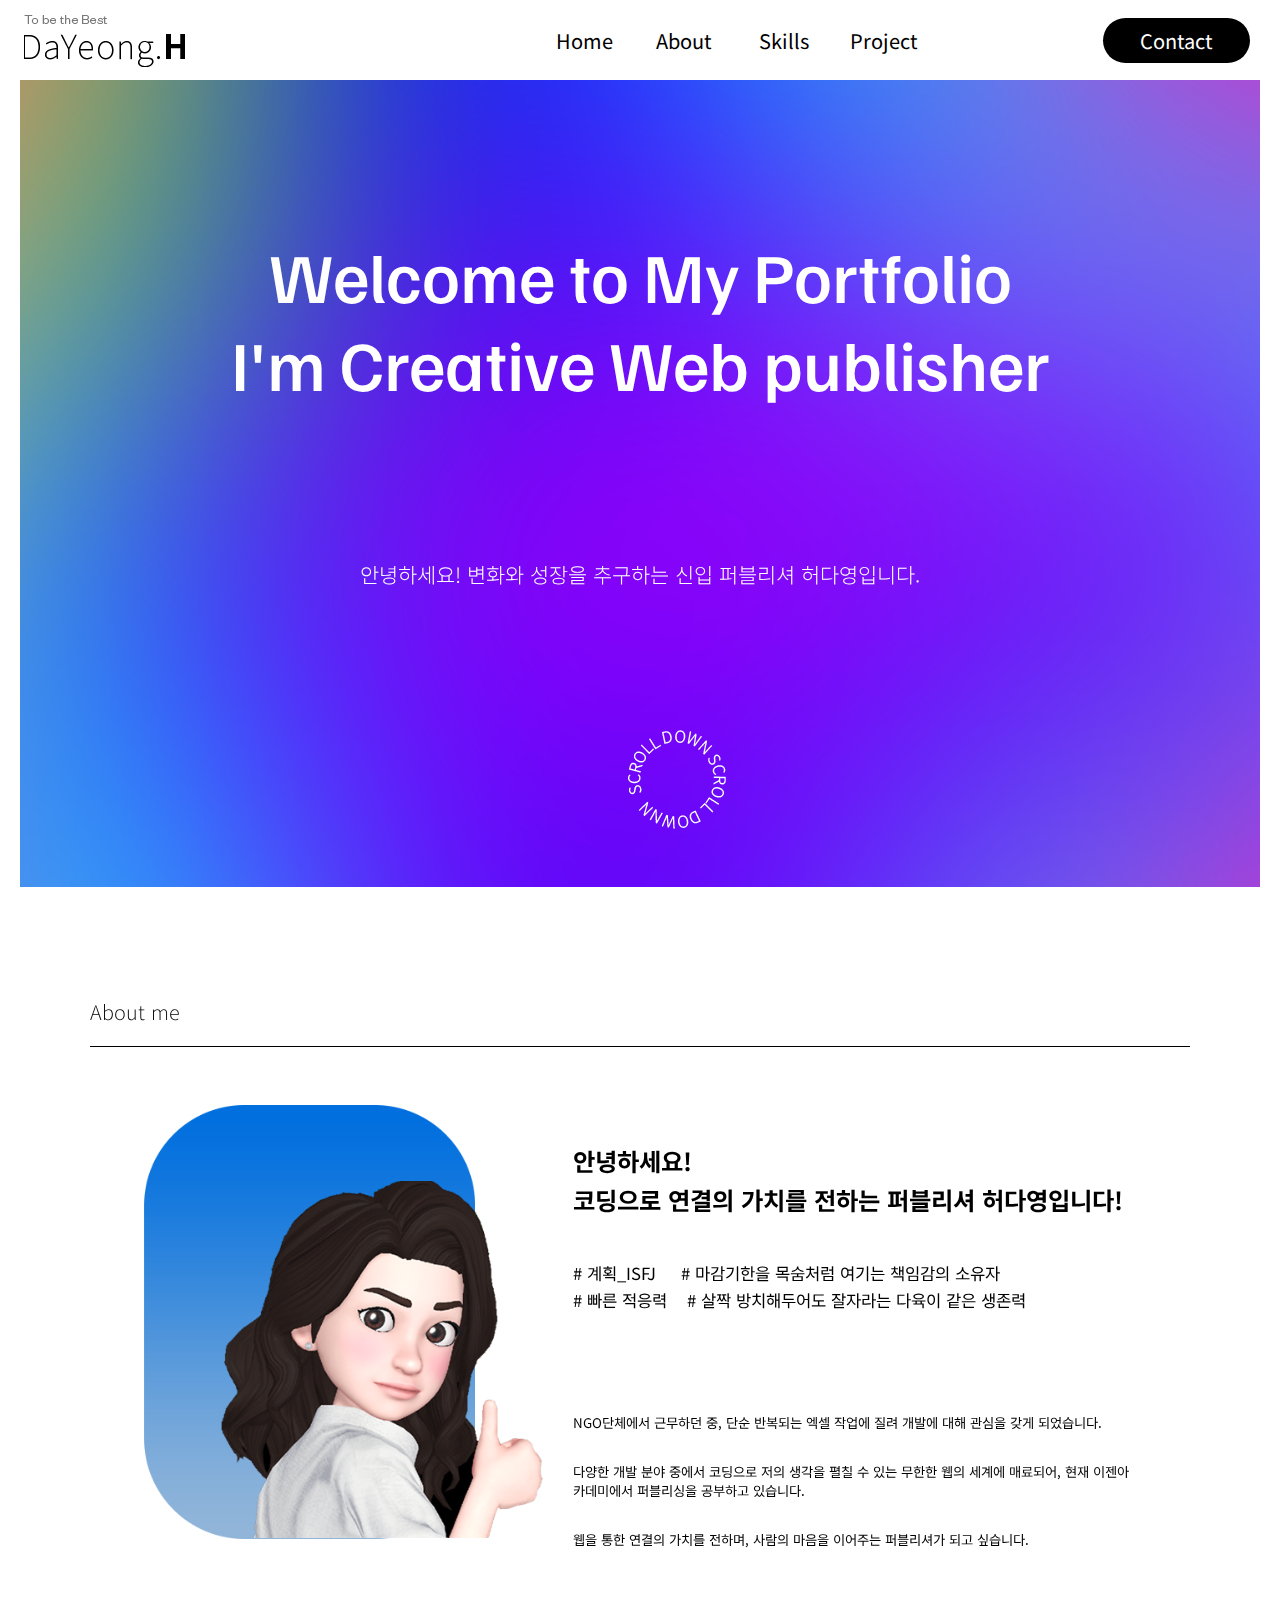
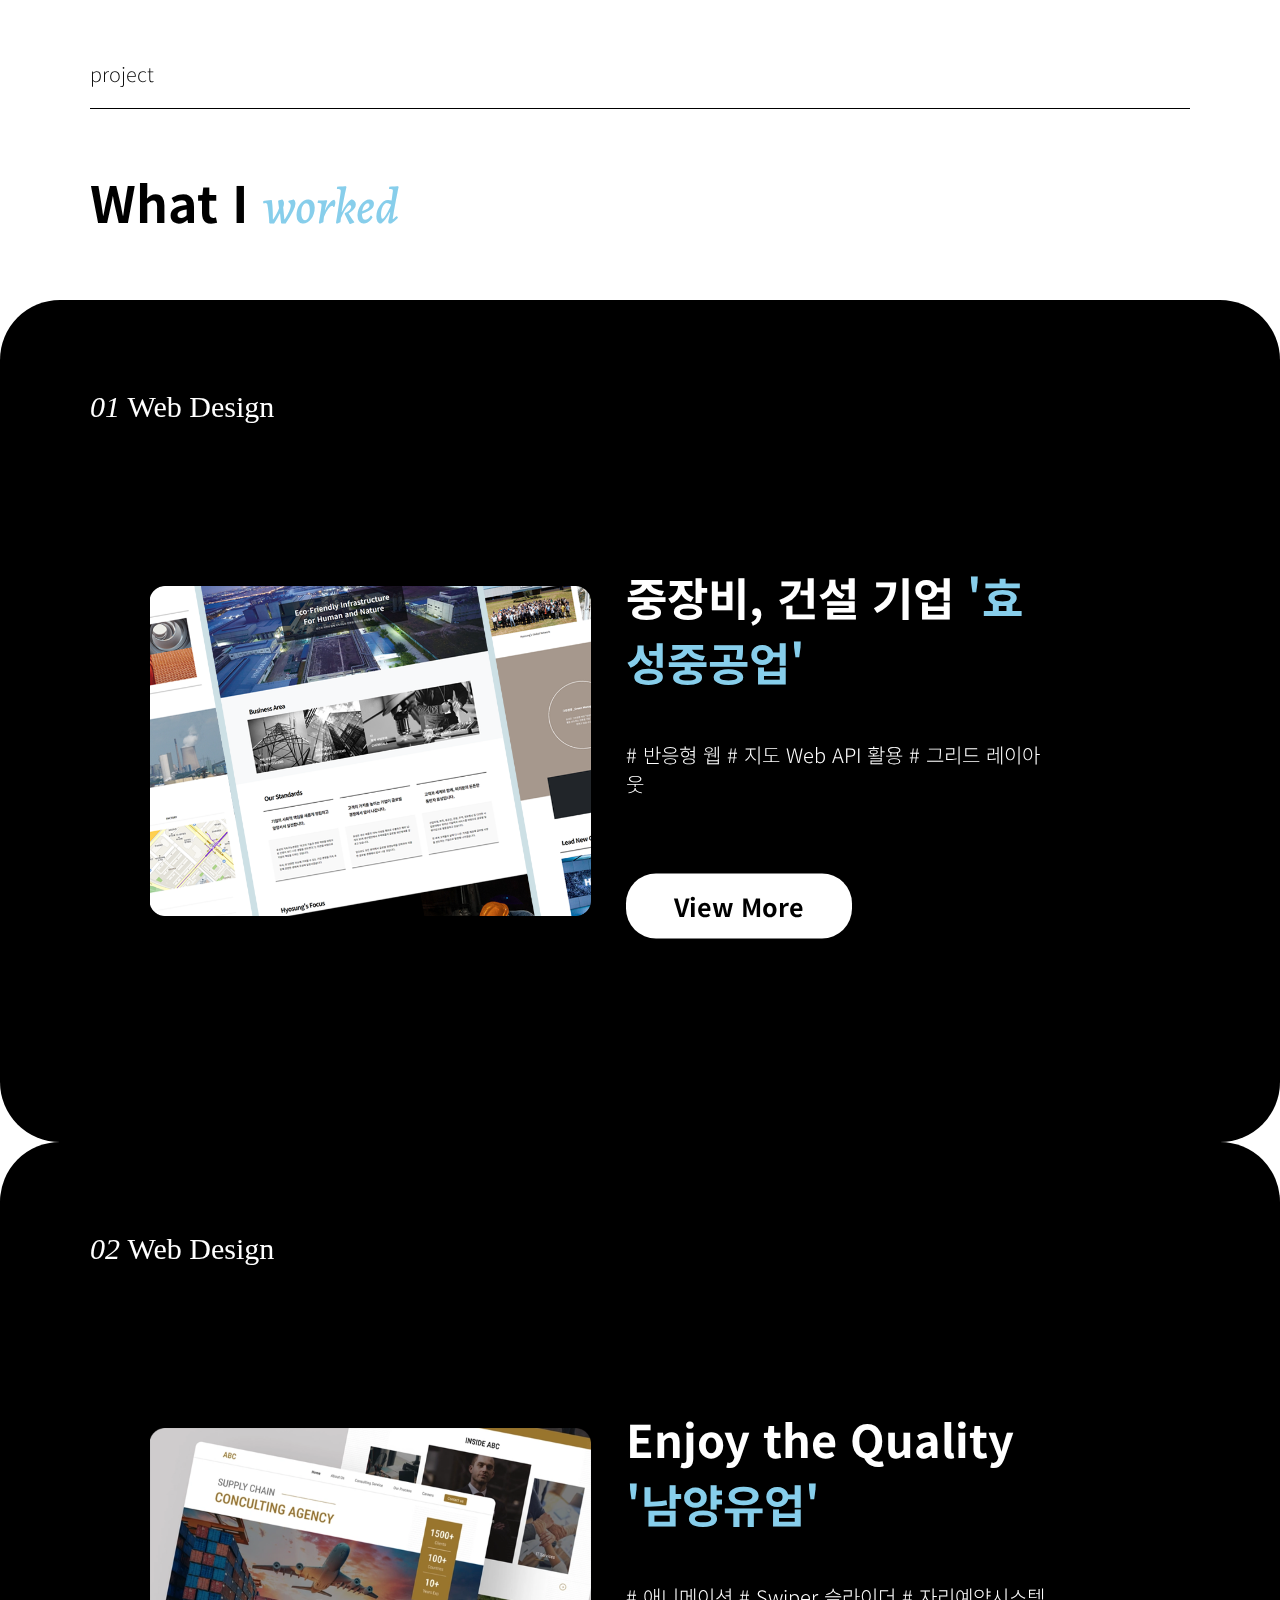
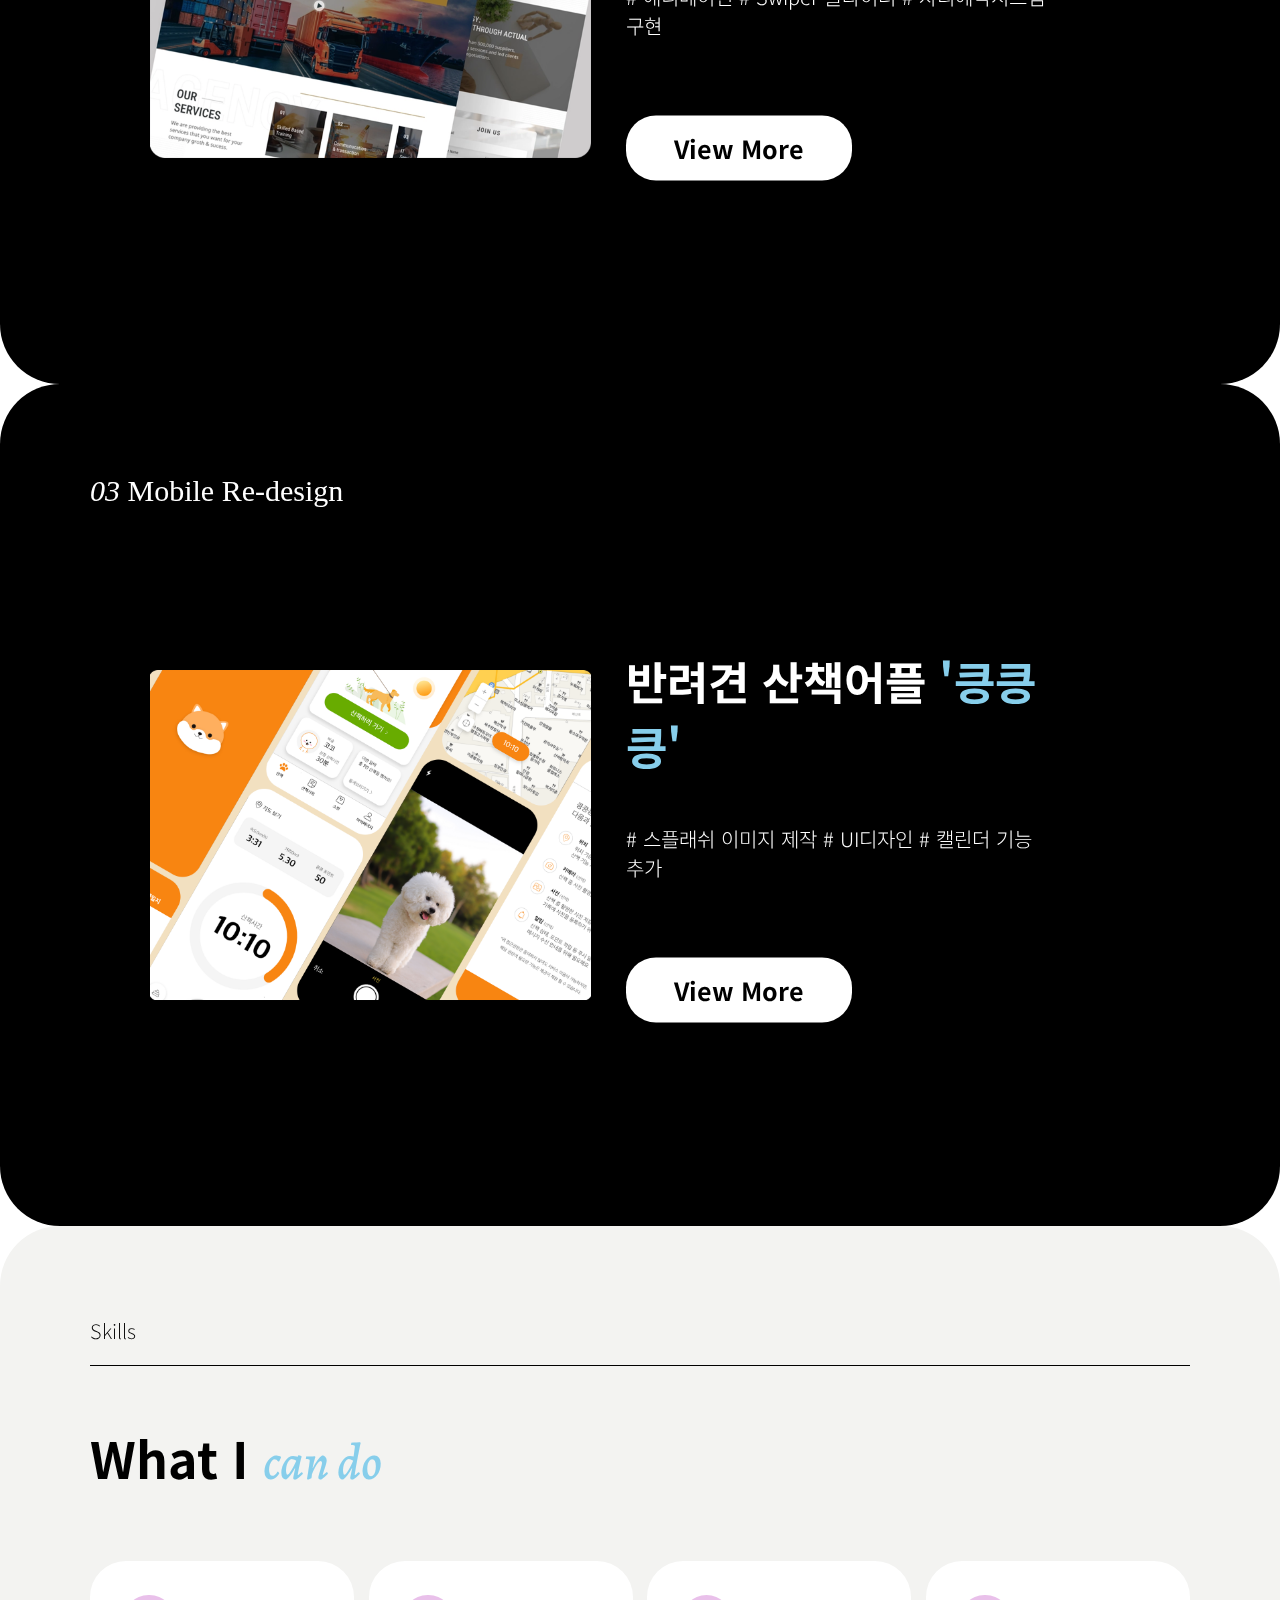
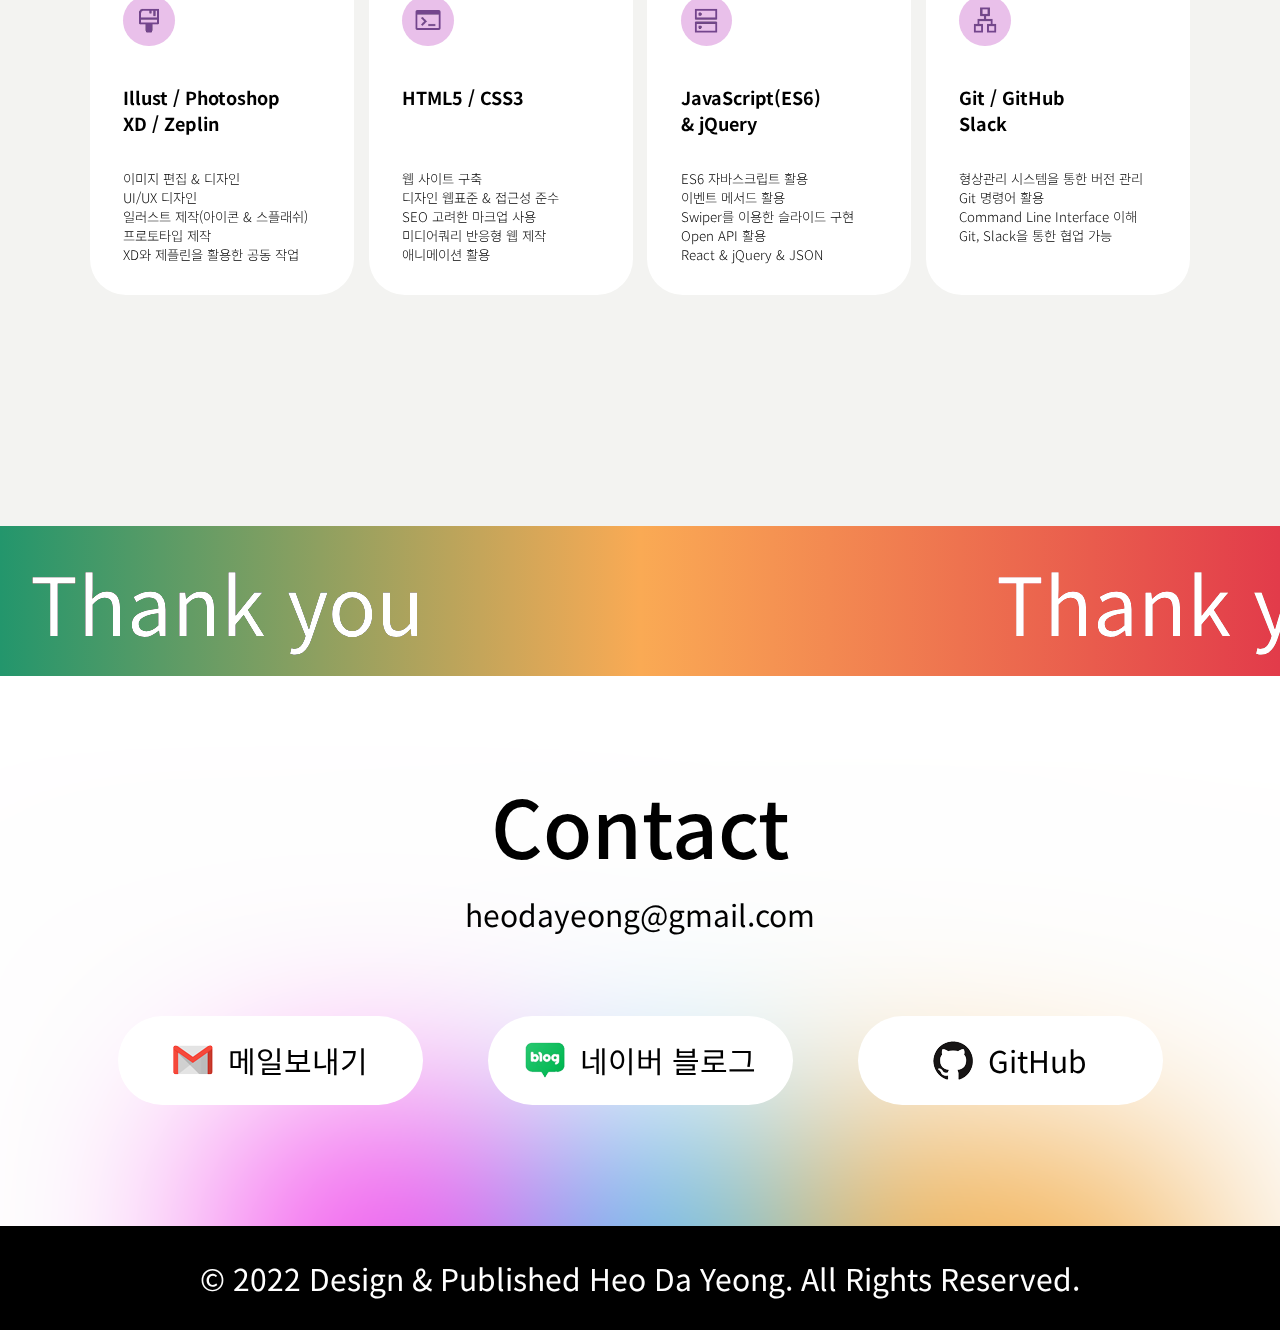
==== index.html @ 51ca7e9a "포트폴리오 경로 수정" ====
<!DOCTYPE html>
<html lang="ko">
  <head>
    <meta charset="UTF-8" />
    <meta http-equiv="X-UA-Compatible" content="IE=edge" />
    <meta
      name="viewport"
      content="width=device-width,initial-scale=1,minimum-scale=1,maximum-scale=1,user-scalable=no"
    />
    <title>다영's 포트폴리오</title>
    <!-- 미니 리셋 -->
    <link rel="stylesheet" href="common/minireset.css" />
    <!-- 작성한 CSS -->
    <link rel="stylesheet" href="portfolio.css" />
    <!-- 웹폰트 연결 -->
    <link rel="preconnect" href="https://fonts.googleapis.com" />
    <link rel="preconnect" href="https://fonts.gstatic.com" crossorigin />
    <link
      href="https://fonts.googleapis.com/css2?family=Alegreya:ital,wght@0,400;0,500;0,600;0,700;1,400;1,500;1,600;1,700&family=Familjen+Grotesk:ital,wght@0,400;0,500;0,600;0,700;1,400;1,500;1,600;1,700&family=Noto+Sans+KR:wght@100;300;400;500;700;900&display=swap"
      rel="stylesheet"
    />
    <!-- 제이쿼리 연결 -->
    <script src="common/jquery-3.6.0.min.js"></script>
    <script defer src="script.js"></script>
    <!-- 마우스 이벤트 -->
    <script defer src="./script.js"></script>

    <script src="https://cpwebassets.codepen.io/assets/editor/iframe/iframeConsoleRunner-7549a40147ccd0ba0a6b5373d87e770e49bb4689f1c2dc30cccc7463f207f997.js"></script>
    <script src="https://cpwebassets.codepen.io/assets/editor/iframe/iframeRefreshCSS-4793b73c6332f7f14a9b6bba5d5e62748e9d1bd0b5c52d7af6376f3d1c625d7e.js"></script>
    <script src="https://cpwebassets.codepen.io/assets/editor/iframe/iframeRuntimeErrors-4f205f2c14e769b448bcf477de2938c681660d5038bc464e3700256713ebe261.js"></script>
  </head>
  <body>
    <header>
      <h1><a href="/">로고</a></h1>
      <ul id="gnb">
        <li><a href="#">Home</a></li>
        <li><a href="#aboutMe">About</a></li>
        <li><a href="#skills">Skills</a></li>
        <li><a href="#project">Project</a></li>
        <li><a href="#contact">Contact</a></li>
      </ul>
    </header>
    <main>
      <div class="mainBox" id="main">
        <h2>
          Welcome to My Portfolio<span class="block">
            I'm <span id="move">Creative</span> Web publisher</span
          >
        </h2>
        <h3>안녕하세요! 변화와 성장을 추구하는 신입 퍼블리셔 허다영입니다.</h3>
        <div class="scrollDown"></div>
      </div>
    </main>
    <section id="aboutMe" class="aboutMe">
      <h2 class="sectionTitle">About me</h2>
      <div class="line"></div>
      <div class="aboutMeWrapper">
        <div class="emoji_wrap">
          <div class="emoji_background"></div>
          <div class="emoji"></div>
        </div>

        <div class="intro_wrap">
          <ul class="intro">
            <li>
              <h2>
                <span class="block">안녕하세요!</span> 코딩으로 연결의 가치를
                전하는 퍼블리셔 허다영입니다!
              </h2>
            </li>
            <li>
              # 계획_ISFJ &nbsp;&nbsp;&nbsp; # 마감기한을 목숨처럼 여기는
              책임감의 소유자
            </li>
            <li></li>
            <li>
              # 빠른 적응력 &nbsp;&nbsp;&nbsp;# 살짝 방치해두어도 잘자라는
              다육이 같은 생존력
            </li>
            <li></li>
          </ul>
          <div class="txt_wrap">
            <p>
              NGO단체에서 근무하던 중, 단순 반복되는 엑셀 작업에 질려 개발에
              대해 관심을 갖게 되었습니다.
            </p>

            <p>
              다양한 개발 분야 중에서 코딩으로 저의 생각을 펼칠 수 있는 무한한
              웹의 세계에 매료되어, 현재 이젠아카데미에서 퍼블리싱을 공부하고
              있습니다.
            </p>

            <p>
              웹을 통한 연결의 가치를 전하며, 사람의 마음을 이어주는 퍼블리셔가
              되고 싶습니다.
            </p>
          </div>
        </div>
      </div>
    </section>

    <section class="project" id="project">
      <div class="lineBox">
        <h2 class="sectionTitle">project</h2>
        <div class="line"></div>
        <div class="decoration_title">
          What I <span class="decoration_title_color">worked</span>
        </div>
      </div>
      <ul class="projectBox">
        <li>
          <p>01 <span class="projectTxt">Web Design</span></p>
          <div class="projectWrap">
            <div class="projectbg projectbg1"></div>
            <ul class="projectExplain projectExplain1">
              <li>
                중장비, 건설 기업
                <span class="decoration">'효성중공업'</span>
              </li>
              <li class="smallTxt">
                # 반응형 웹 # 지도 Web API 활용 # 그리드 레이아웃
              </li>
              <li><div class="viewMoreBtn">View More</div></li>
            </ul>
          </div>
        </li>
        <li>
          <p>02 <span class="projectTxt">Web Design</span></p>
          <div class="projectWrap">
            <div class="projectbg projectbg2"></div>
            <ul class="projectExplain projectExplain2">
              <li>
                Enjoy the Quality <span class="decoration">'남양유업'</span>
              </li>
              <li class="smallTxt">
                # 애니메이션 # Swiper 슬라이더 # 자리예약시스템 구현
              </li>
              <li><div class="viewMoreBtn">View More</div></li>
            </ul>
          </div>
        </li>
        <li>
          <p>03 <span class="projectTxt">Mobile Re-design</span></p>
          <div class="projectWrap">
            <div class="projectbg projectbg3"></div>
            <ul class="projectExplain projectExplain2">
              <li>반려견 산책어플 <span class="decoration">'킁킁킁'</span></li>
              <li class="smallTxt">
                # 스플래쉬 이미지 제작 # UI디자인 # 캘린더 기능 추가
              </li>
              <li><div class="viewMoreBtn">View More</div></li>
            </ul>
          </div>
        </li>
      </ul>
    </section>
    <section id="skill">
      <h2 class="sectionTitle" id="skills">Skills</h2>
      <div class="line"></div>
      <div class="decoration_title">
        What I <span class="decoration_title_color">can do</span>
      </div>
      <ul class="skillList">
        <li>
          <div class="imgbox">
            <img src="./images/skill_img1.png" alt="브러쉬" />
          </div>
          <h2>Illust / Photoshop <span class="block"> XD / Zeplin</span></h2>
          <ul class="skillList_text">
            <li>이미지 편집 & 디자인</li>
            <li>UI/UX 디자인</li>
            <li>일러스트 제작(아이콘 & 스플래쉬)</li>
            <li>프로토타입 제작</li>
            <li>XD와 제플린을 활용한 공동 작업</li>
          </ul>
        </li>
        <li>
          <div class="imgbox">
            <img src="./images/skill_img2.png" alt="코딩" />
          </div>
          <h2>
            HTML5 / CSS3<span class="block" style="color: transparent"
              >반응형 웹</span
            >
          </h2>
          <ul class="skillList_text">
            <li>웹 사이트 구축</li>
            <li>디자인 웹표준 & 접근성 준수</li>
            <li>SEO 고려한 마크업 사용</li>
            <li>미디어쿼리 반응형 웹 제작</li>
            <li>애니메이션 활용</li>
          </ul>
        </li>
        <li>
          <div class="imgbox">
            <img src="./images/skill_img3.png" alt="서버" />
          </div>
          <h2>JavaScript(ES6) <span class="block">& jQuery</span></h2>
          <ul class="skillList_text">
            <li>ES6 자바스크립트 활용</li>
            <li>이벤트 메서드 활용</li>
            <li>Swiper를 이용한 슬라이드 구현</li>
            <li>Open API 활용</li>
            <li>React & jQuery & JSON</li>
          </ul>
        </li>
        <li>
          <div class="imgbox">
            <img src="./images/skill_img4.png" alt="네트워크" />
          </div>
          <h2>Git / GitHub <span class="block">Slack</span></h2>
          <ul class="skillList_text">
            <li>형상관리 시스템을 통한 버전 관리</li>
            <li>Git 명령어 활용</li>
            <li>Command Line Interface 이해</li>
            <li>Git, Slack을 통한 협업 가능</li>
          </ul>
        </li>
      </ul>
    </section>
    <div class="marquee">
      <div>
        <span>Thank you</span>
        <span class="decoTxt">for watching</span>
        <span>Thank you</span>
        <span class="decoTxt">for watching</span>
        <span>Thank you</span>
        <span class="decoTxt">for watching</span>
        <span>Thank you</span>
        <span class="decoTxt">for watching</span>
      </div>
    </div>
    <section id="contact">
      <h2>Contact</h2>
      <h3>heodayeong@gmail.com</h3>
      <ul class="contactBtn">
        <li>
          <a href="mailto:heodayeong@gmail.com"
            ><img src="./images/gmail.png" alt="지메일" /> 메일보내기</a
          >
        </li>
        <li>
          <a href="https://blog.naver.com/1953485789" target="_blank"
            ><img src="./images/blog.png" alt="네이버블로그" /> 네이버 블로그</a
          >
        </li>
        <li>
          <a href="https://github.com/zeroall-h/portfolio" target="_blank"
            ><img src="./images/git.png" alt="깃허브" /> GitHub</a
          >
        </li>
      </ul>
    </section>
    <footer>
      &copy; 2022 Design & Published Heo Da Yeong. All Rights Reserved.
    </footer>
    <!-- 마우스 이벤트 -->
    <script src="https://cpwebassets.codepen.io/assets/common/stopExecutionOnTimeout-1b93190375e9ccc259df3a57c1abc0e64599724ae30d7ea4c6877eb615f89387.js"></script>
    <script
      src="https://cdpn.io/cpe/boomboom/pen.js?key=pen.js-67703907-4889-29cf-fece-507bda9faf3f"
      crossorigin
    ></script>
    <script></script>
  </body>
</html>
---- common/minireset.css ----
/*! minireset.css v0.0.6 | MIT License | github.com/jgthms/minireset.css */html,body,p,ol,ul,li,dl,dt,dd,blockquote,figure,fieldset,legend,textarea,pre,iframe,hr,h1,h2,h3,h4,h5,h6{margin:0;padding:0}h1,h2,h3,h4,h5,h6{font-size:100%;font-weight:normal}ul{list-style:none;/*edit*/padding: 0;/*edit*/}button,input,select{margin:0;/*edit*/outline: 0;/*edit*/}html{box-sizing:border-box}*,*::before,*::after{box-sizing:inherit}img,video{height:auto;max-width:100%;/*edit*/vertical-align: top;/*edit*/}iframe{border:0}table{border-collapse:collapse;border-spacing:0}td,th{padding:0}/*edit*/a{text-decoration: none;}
---- portfolio.css ----
@charset "utf-8";
html {
  scroll-behavior: smooth;
}
body {
  font-family: "Noto Sans KR", "나눔고딕", "맑은 고딕", sans-serif;
  overflow-x: hidden;
  overflow-y: auto;
}
/* 공통 스타일 */
.sectionTitle {
  font-size: 20px;
  font-weight: 200;
}
.line {
  width: 100%;
  height: 0.5px;
  background-color: #000;
  margin-top: 20px;
  margin-bottom: 56px;
}
.decoration_title {
  font-weight: 700;
  font-size: 50px;
}
.decoration_title_color {
  font-family: "Alegreya", serif;
  font-size: 50px;
  font-style: italic;
  color: skyblue;
  font-weight: 500;
}
.block {
  display: block;
}
/* header */
header {
  width: 100%;
  min-width: 980px;
  height: 80px;
  background-color: #fff;
  display: flex;
  justify-content: space-between;
  align-items: center;
  position: fixed;
  top: 0;
  overflow: hidden;
  z-index: 9999;
}
header h1 {
  text-indent: -9999px;
}
header h1 a {
  display: block;
  width: 164px;
  height: 53px;
  background: url(./images/header_logo.png);
  margin-left: 24px;
}
header #gnb {
  display: flex;
  font-size: 20px;
  text-align: center;
  margin-right: 30px;
  margin: 0 auto;
  line-height: 45px;
}
header #gnb a {
  display: block;
  color: #000;
  width: 100px;
  transition: 0.5s;
}
header #gnb a:hover {
  color: blue;
  transform: translateX(-10px);
}
header #gnb li:last-child a {
  position: absolute;
  right: 30px;
  width: 147px;
  height: 45px;
  border-radius: 22.5px;
  background-color: #000;
  color: #fff;
  transition: 0.5s;
}
header #gnb li:last-child:hover a {
  transform: scale(1.1);
}
/* main */
.mainBox {
  width: 96.8%;
  height: calc(100vh - 80px);
  background: url(./images/main_background.png) no-repeat 50% / cover;
  margin: 5.208333333333333vw auto 110px;
  color: #fff;
  text-align: center;
  position: relative;
  overflow: hidden;
}
.mainBox h2 {
  width: 90%;
  font-family: "Familjen Grotesk", sans-serif;
  font-weight: 500;
  font-size: 5.510416666666667vw;
  position: absolute;
  top: 20%;
  left: 50%;
  transform: translateX(-50%);
  z-index: 999;
}
.mainBox h3 {
  font-size: 1.6276041666666667vw;
  font-weight: 300;
  position: absolute;
  top: 60%;
  left: 50%;
  transform: translateX(-50%);
  z-index: 999;
}
.mainBox .scrollDown {
  position: absolute;
  bottom: 7%;
  left: 49%;
  width: 98px;
  height: 99px;
  background: url(./images/scrolldown.png);
  animation: rotate_image 6s linear infinite;
  transform-origin: 50% 50%;
}
@keyframes rotate_image {
  100% {
    transform: rotate(-360deg);
  }
}

/* aboutme */
.aboutMe {
  padding: 0px 90px 80px;
}
.aboutMe .sectionTitle {
  padding: 0;
}
.aboutMeWrapper {
  display: flex;
  justify-content: space-evenly;
  width: 100%;
  margin: 0 auto;
}

.emoji_wrap {
  width: 34.114583333333336vw;
  height: 34.244791666666664vw;
  position: relative;
  margin-left: 4vw;
}
.emoji_background {
  position: absolute;
  top: 0;
  left: 0;
  width: 26.3671875vw;
  height: 34.375vw;
  background: url(./images/emoji_background.png) no-repeat 50% / cover;
}
.emoji {
  position: absolute;
  bottom: 2px;
  right: 30px;
  width: 25.130208333333332vw;
  height: 27.9296875vw;
  background: url(./images/emoji.png) no-repeat 50% / cover;
}

.aboutMe li h2 {
  font-size: 1.9vw;
  font-weight: 700;
  margin-bottom: 40px;
  margin-top: 40px;
}
.intro_wrap {
  width: 52%;
  margin-right: 4vw;
}
.intro {
  font-size: 1.3020833333333333vw;
  margin-bottom: 100px;
  line-height: 1.6;
}
.intro h2 > li {
  background-color: aquamarine;
}
.txt_wrap p {
  font-size: 1.0416666666666667vw;
  margin-bottom: 30px;
}
/* project */
.lineBox {
  padding-left: 90px;
  padding-right: 90px;
}
.projectBox {
  margin-top: 60px;
}
.projectBox > li {
  width: 100%;
  height: 842px;
  background-color: #000;
  border-radius: 60px;
  color: #fff;
  padding: 90px;
}
.project .line1 {
  width: 80%;
  height: 0.5px;
  background-color: #000;
  margin: 20px auto 56px;
}
.projectBox p {
  font-size: 30px;
  font-family: Montserrat;
  font-style: italic;
  padding-bottom: 60px;
}
.projectBox .projectTxt {
  font-style: normal;
}
.projectWrap {
  width: 70%;
  height: 534px;
  margin: 0 auto;
  min-width: 1000px;
  position: relative;
}
.projectbg {
  position: absolute;
  top: 50%;
  transform: translateY(-50%);
  left: 10px;
  width: 34.479vw;
  height: 25.781vw;
}
.projectbg1 {
  background: url(./images/project_img1.png) no-repeat 50% / cover;
}
.projectbg2 {
  background: url(./images/project_img2.png) no-repeat 50% / cover;
}
.projectbg3 {
  background: url(./images/project_img3.png) no-repeat 50% / cover;
}
.projectExplain {
  position: absolute;
  display: grid;
  width: 33vw;
  top: 50%;
  transform: translateY(-50%);
  left: 38vw;
}
span.decoration {
  color: skyblue;
}
.projectExplain li {
  font-size: 45px;
  font-weight: 700;
}
.projectExplain li.smallTxt {
  font-size: 20px;
  font-weight: 300;
  padding: 46px 0 76px;
}
.projectExplain .viewMoreBtn {
  width: 226px;
  height: 65px;
  border-radius: 30px;
  background-color: #fff;
  display: grid;
  place-content: center;
  color: #000;
  font-size: 25px;
}
.projectExplain .viewMoreBtn:hover {
  color: #fff;
  background-color: burlywood;
  cursor: pointer;
}
/* skill */
#skill {
  width: 100%;
  height: 900px;
  background-color: #f3f3f1;
  border-top-left-radius: 60px;
  border-top-right-radius: 60px;
  padding: 90px;
}
.skillList {
  width: 100%;
  display: flex;
  justify-content: space-between;
  margin: 65px auto 0px;
}
.skillList li {
  width: 24%;
  height: 26.042vw;
  border-radius: 36px;
  background-color: #fff;
  padding: 2.6041666666666665vw;
}
.skillList li img {
  width: 30px;
}
.skillList .imgbox {
  width: 4.036458333333333vw;
  height: 4.036458333333333vw;
  border-radius: 50%;
  background-color: #e9c0ea;
  display: grid;
  place-content: center;
}
.skillList li h2 {
  padding-top: 2.9296875vw;
  font-size: 1.4vw;
  font-weight: 700;
  padding-bottom: 2.6041666666666665vw;
}
.skillList li {
  font-size: 1.0416666666666667vw;
  font-weight: 300;
}
.skillList .skillList_text li {
  width: 100%;
  padding: 0;
  height: auto;
}

/* Thank you for watching */
.marquee {
  width: 100%;
  height: 150px;
  background-color: #000;
  color: #fff;
  font-size: 80px;
  overflow: hidden;
  position: relative;
}
.marquee div {
  display: block;
  line-height: 150px;
  width: 200%;
  height: 150px;
  position: absolute;
  overflow: hidden;
  animation: marquee 15s linear infinite forwards;
}
.marquee span {
  padding: 20px 30px;
}
.marquee span.decoTxt {
  font-family: Cambria, Cochin, Georgia, Times, "Times New Roman", serif;
  font-style: italic;
}

@keyframes marquee {
  0% {
    left: 0%;
  }
  100% {
    left: -80%;
  }
}
/* 컨택 */
#contact {
  width: 100%;
  height: 550px;
  background: url(./images/footerBackground.png) no-repeat 50% / cover;
  text-align: center;
}
#contact h2 {
  padding: 90px 0 10px 0;
  font-size: 80px;
  font-weight: 500;
}
#contact h3 {
  font-size: 30px;
  font-weight: 400;
  padding-bottom: 80px;
}
.contactBtn {
  width: 1045px;
  display: flex;
  margin: 0 auto;
  justify-content: space-between;
}

.contactBtn li img {
  display: block;
  padding-right: 15px;
  transition: 0.5s;
}
.contactBtn li a {
  width: 305px;
  height: 89px;
  border-radius: 44.5px;

  color: #000;
  font-size: 30px;
  background-color: #fff;
  display: flex;
  justify-content: center;
  align-items: center;
}
.contactBtn li a:hover {
  text-decoration: underline;
}
.contactBtn li a:hover > img {
  transform: rotate(10deg);
}

/* 푸터 */
footer {
  width: 100%;

  background-color: #000;

  font-size: 1.875rem;
  color: #fff;

  display: grid;
  place-items: center;
  padding: 30px 20px;
}

/* 마우스 이벤트 */

.decoTxt {
  color: #fff;
  background: #000;
  mix-blend-mode: lighten;
  font-size: 80px;
  margin: auto;
  height: 100px;
  animation: filterHue2 8s linear infinite;
}
.decoTxt::before {
  content: "";
  display: block;
  position: absolute;
  top: 0;
  right: 0;
  bottom: 0;
  left: 0;
  background: #e23b4a;
  background: url("[data-uri]");
  background: -webkit-gradient(
    linear,
    0% 50%,
    100% 50%,
    color-stop(0%, #23966c),
    color-stop(25%, #faaa54),
    color-stop(50%, #e23b4a),
    color-stop(75%, #db0768),
    color-stop(100%, #360670)
  );
  background: -moz-linear-gradient(
    left,
    #23966c,
    #faaa54,
    #e23b4a,
    #db0768,
    #360670
  );
  background: -webkit-linear-gradient(
    left,
    #23966c,
    #faaa54,
    #e23b4a,
    #db0768,
    #360670
  );
  background: linear-gradient(
    to right,
    #23966c,
    #faaa54,
    #e23b4a,
    #db0768,
    #360670
  );
  pointer-events: none;
  mix-blend-mode: multiply;
}

.loader-container {
  width: 100px;
  height: 100px;
  position: absolute;
  -moz-animation: scaleUp 0.5s linear;
  -webkit-animation: scaleUp 0.5s linear;
  animation: scaleUp 0.5s linear;
  -moz-transform: scale(0);
  -ms-transform: scale(0);
  -webkit-transform: scale(0);
  transform: scale(0);
  opacity: 0;
}
.loader-container .loader {
  background: #ff0c0c;
  background: url("[data-uri]");
  background: -moz-linear-gradient(40deg, #ff0c0c, #21d400);
  background: -webkit-linear-gradient(40deg, #ff0c0c, #21d400);
  background: linear-gradient(50deg, #ff0c0c, #21d400);
  border-radius: 10px;
  -webkit-filter: hue-rotate(0deg);
  filter: hue-rotate(0deg);
  animation: filterHue 2.5s linear infinite;
  height: 100%;
  width: 100%;
  transform: rotate(0deg);
}
.loader-container .loader::after {
  content: "";
  position: absolute;
  height: 80px;
  width: 80px;
  left: 10px;
  top: 10px;
  border-radius: 100%;
}

@-webkit-keyframes $animationName {
  50% {
    -webkit-filter: hue-rotate(1000deg);
    filter: hue-rotate(1000deg);
  }
  100% {
    -webkit-filter: hue-rotate(2000deg);
    filter: hue-rotate(2000deg);
  }
}
@-moz-keyframes filterHue2 {
  50% {
    -webkit-filter: hue-rotate(1000deg);
    filter: hue-rotate(1000deg);
  }
  100% {
    -webkit-filter: hue-rotate(2000deg);
    filter: hue-rotate(2000deg);
  }
}
@-ms-keyframes filterHue2 {
  50% {
    -webkit-filter: hue-rotate(1000deg);
    filter: hue-rotate(1000deg);
  }
  100% {
    -webkit-filter: hue-rotate(2000deg);
    filter: hue-rotate(2000deg);
  }
}
@keyframes filterHue2 {
  50% {
    -webkit-filter: hue-rotate(1000deg);
    filter: hue-rotate(1000deg);
  }
  100% {
    -webkit-filter: hue-rotate(2000deg);
    filter: hue-rotate(2000deg);
  }
}
@-webkit-keyframes $animationName {
  50% {
    filter: hue-rotate(1000deg);
  }
  100% {
    filter: hue-rotate(2000deg);
    transform: rotate(360deg);
  }
}
@-moz-keyframes filterHue {
  50% {
    filter: hue-rotate(1000deg);
  }
  100% {
    filter: hue-rotate(2000deg);
    transform: rotate(360deg);
  }
}
@-ms-keyframes filterHue {
  50% {
    filter: hue-rotate(1000deg);
  }
  100% {
    filter: hue-rotate(2000deg);

    transform: rotate(360deg);
  }
}
@keyframes filterHue {
  50% {
    filter: hue-rotate(1000deg);
  }
  100% {
    filter: hue-rotate(2000deg);
    transform: rotate(360deg);
  }
}

@keyframes scaleUp {
  50% {
    -moz-transform: scale(0.5);
    -ms-transform: scale(0.5);
    -webkit-transform: scale(0.5);
    transform: scale(0.5);
    opacity: 1;
  }
  100% {
    -moz-transform: scale(0.25);
    -ms-transform: scale(0.25);
    -webkit-transform: scale(0.25);
    transform: scale(0.25);
  }
}
@supports (-ms-ime-align: auto) {
  .decoTxt {
    color: #21d400;
    background: transparent;
    mix-blend-mode: lighten;
    font-size: 30px;
    text-align: center;
    position: absolute;
    left: 0;
    right: 0;
    top: 0;
    bottom: 0;
    margin: auto;
    height: 100px;
    -moz-animation: filterHue2 2s linear infinite;
    -webkit-animation: filterHue2 2s linear infinite;
    animation: filterHue2 2s linear infinite;
  }

  .decoTxt::before {
    content: "";
    display: block;
    position: absolute;
    top: 0;
    right: 0;
    bottom: 0;
    left: 0;
    background: transparent;
  }
}
@media all and (-ms-high-contrast: none), (-ms-high-contrast: active) {
  .decoTxt {
    color: #ff447c;
    background: transparent;
    mix-blend-mode: lighten;
    font-size: 30px;
    text-align: center;
    position: absolute;
    left: 0;
    right: 0;
    top: 0;
    bottom: 0;
    margin: auto;
    height: 100px;
    -moz-animation: filterHue2 2s linear infinite;
    -webkit-animation: filterHue2 2s linear infinite;
    animation: filterHue2 2s linear infinite;
  }

  .decoTxt::before {
    content: "";
    display: block;
    position: absolute;
    top: 100px;
    right: 0;
    bottom: 0;
    left: 0;
    background: transparent;
  }

  .loader {
    background: url("[data-uri]") !important;
    background: -moz-linear-gradient(40deg, #f00050, #2380ff) !important;
    background: -webkit-linear-gradient(40deg, #f00050, #2380ff) !important;
    background: linear-gradient(50deg, #f00050, #2380ff) !important;
  }
}
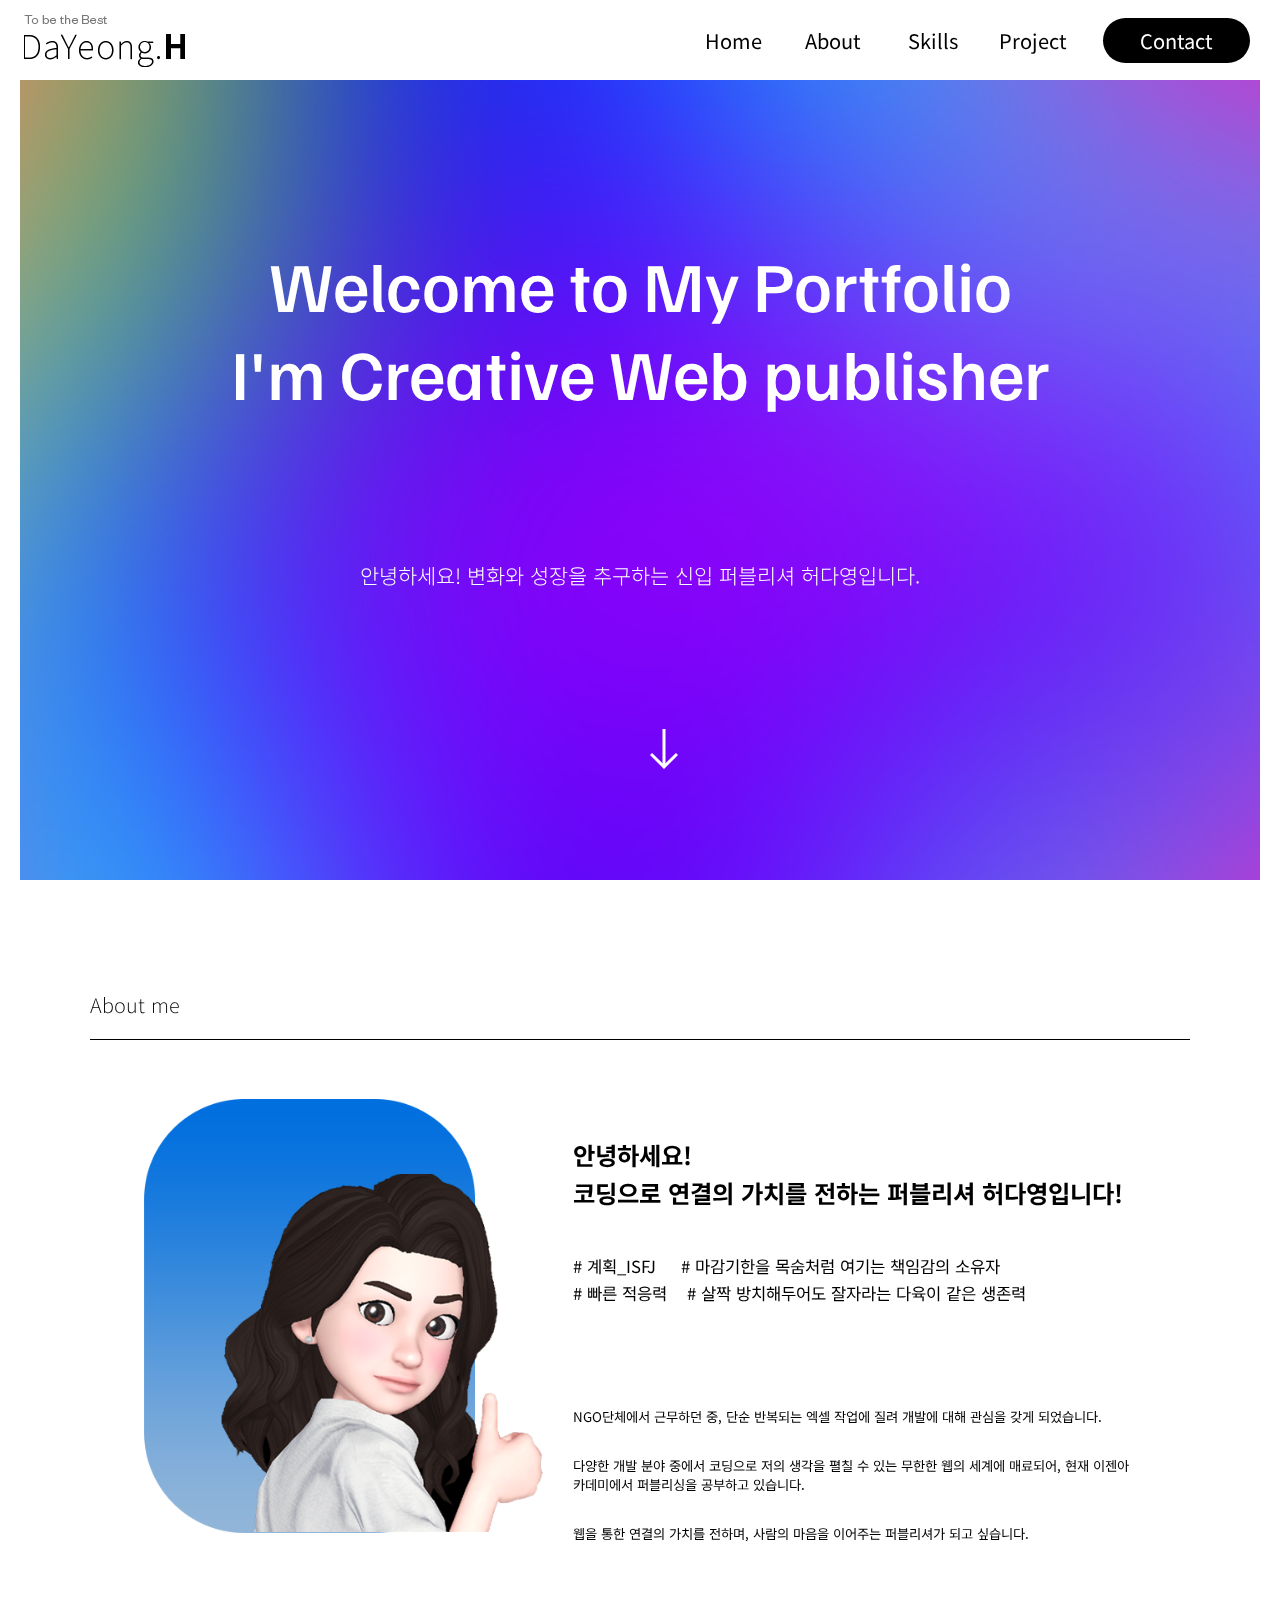
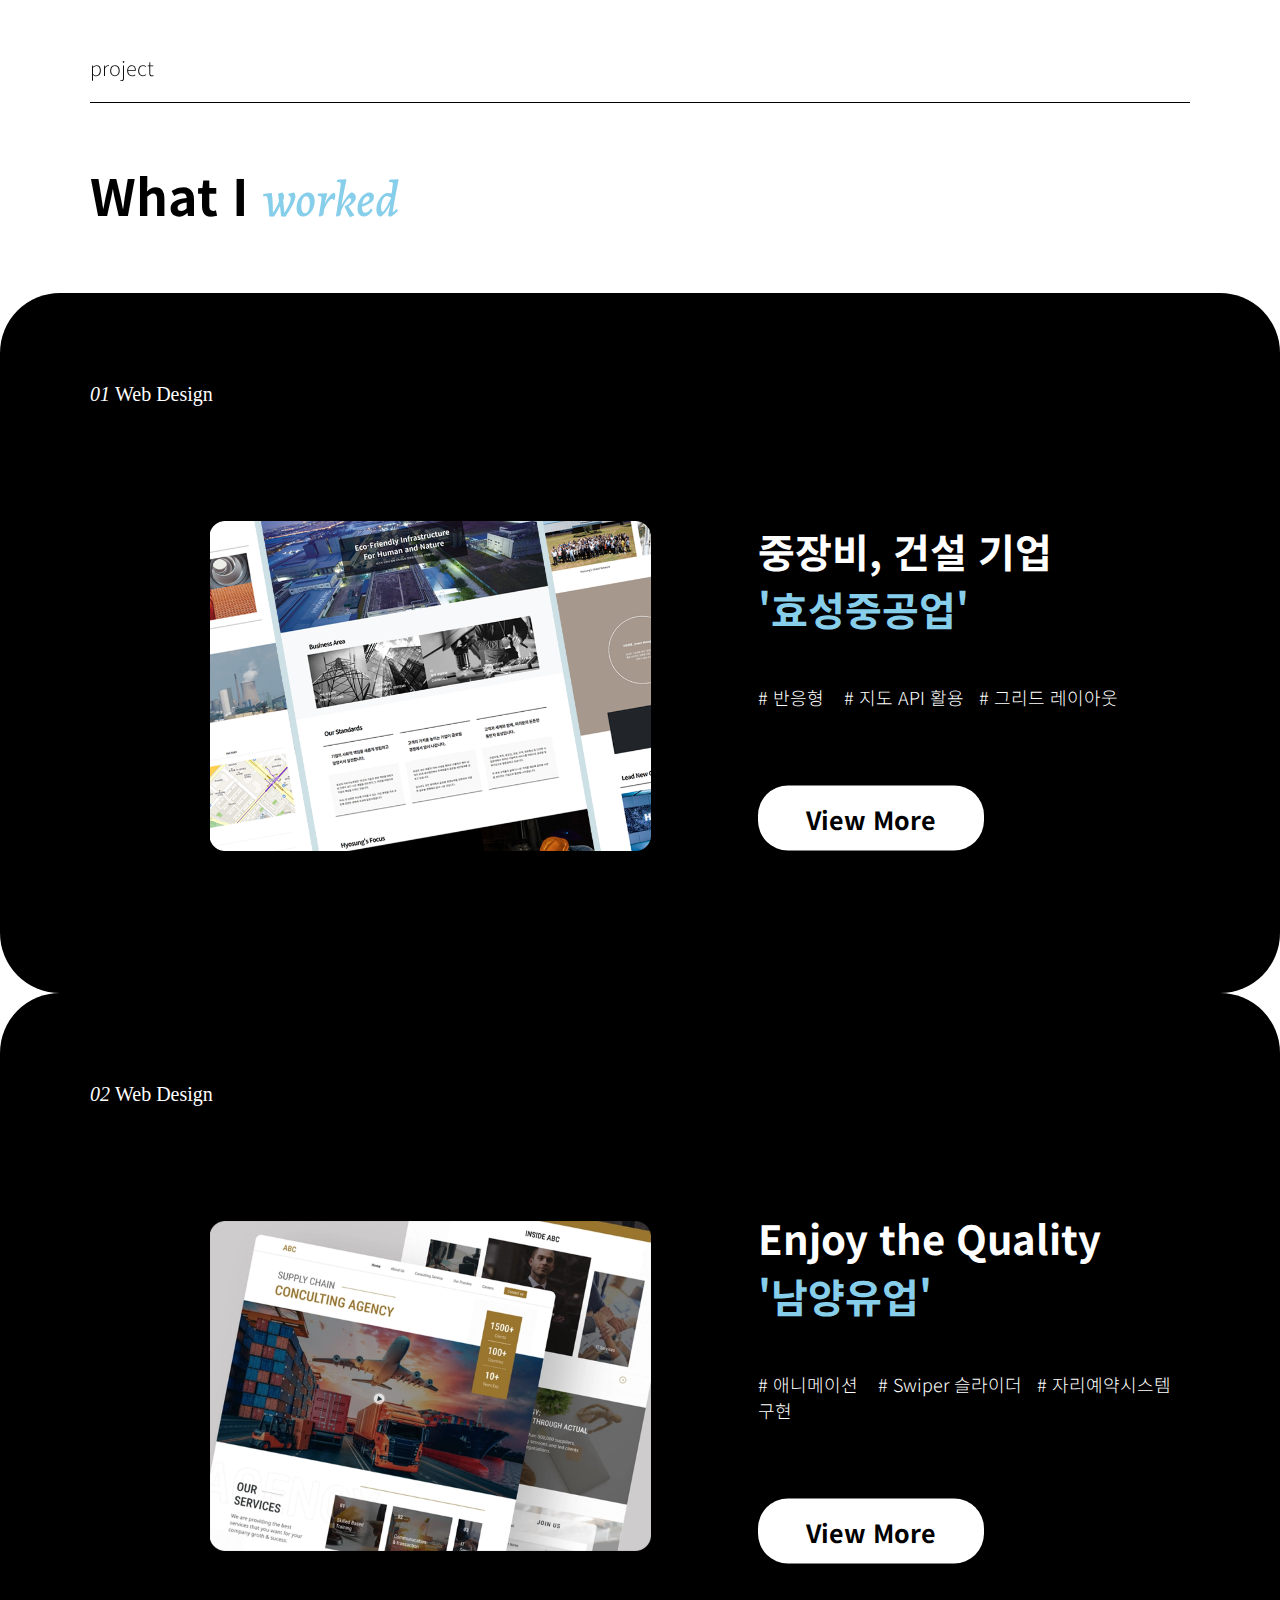
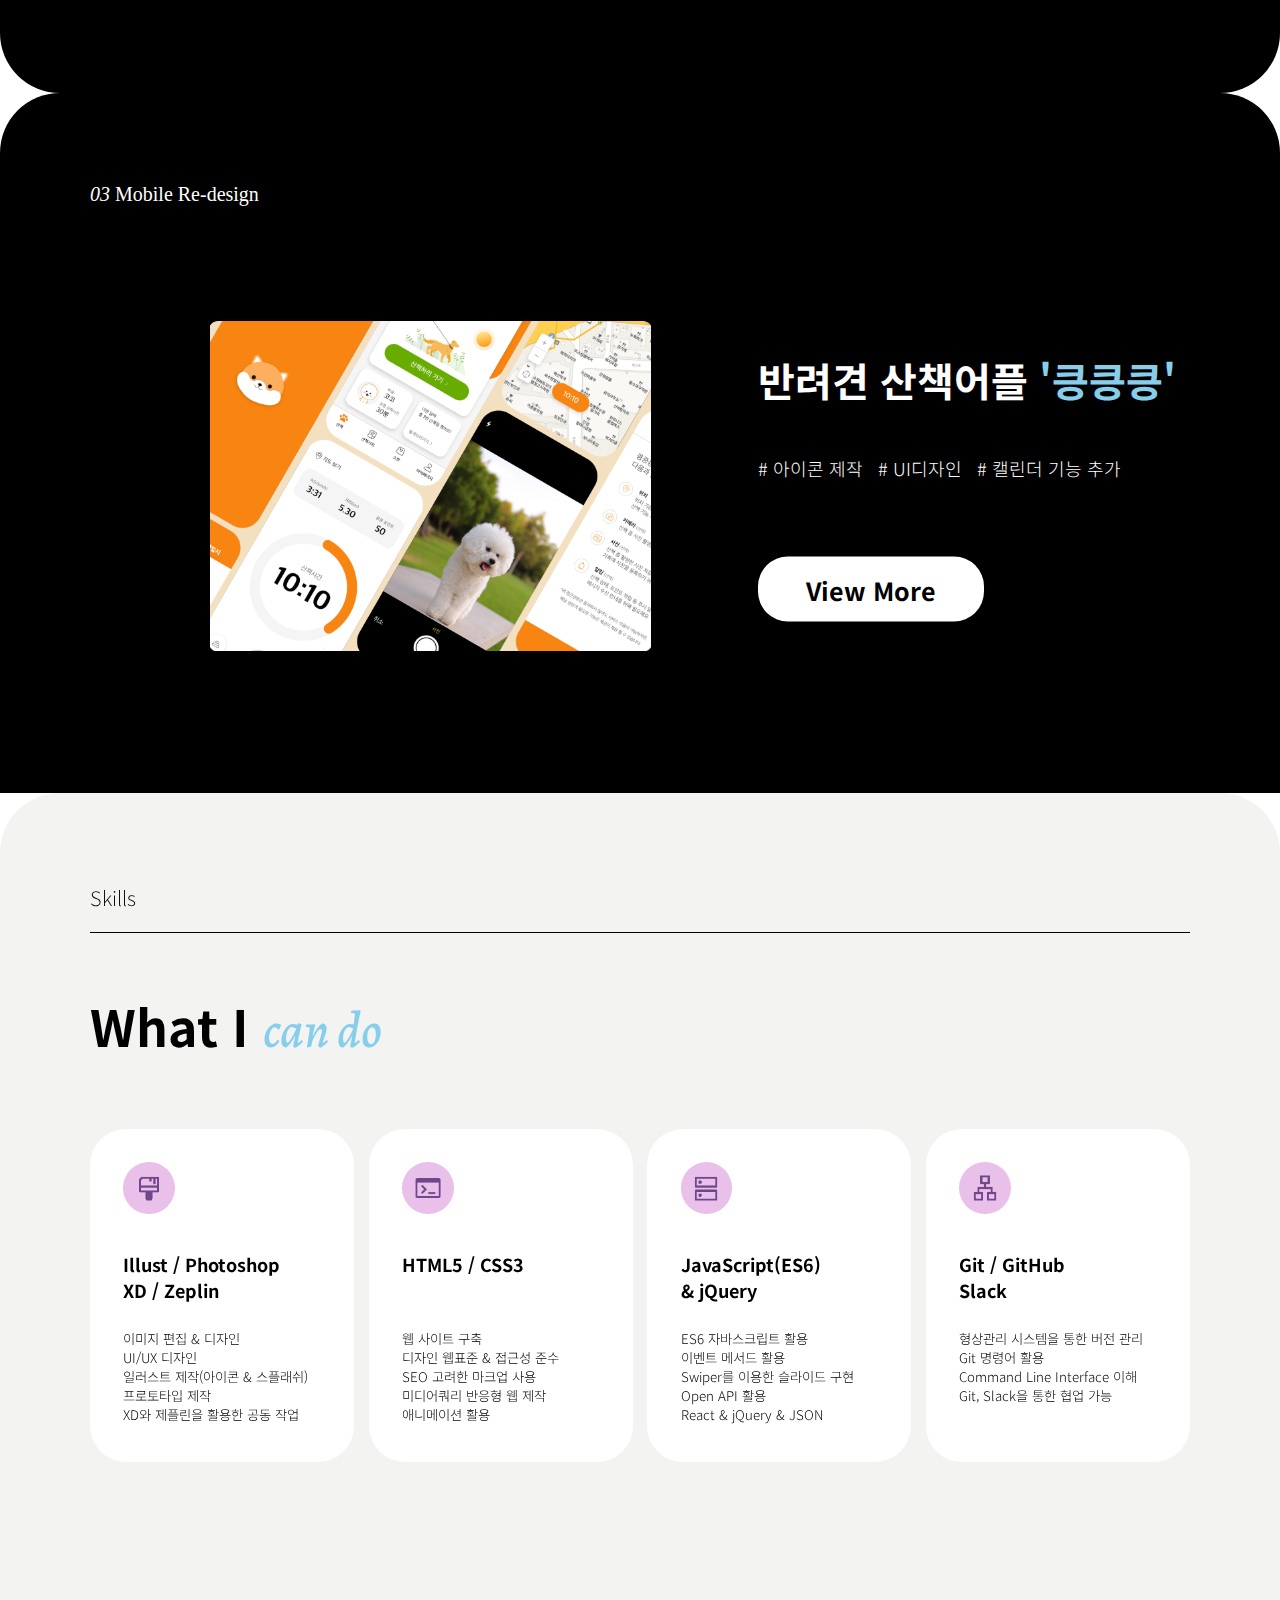
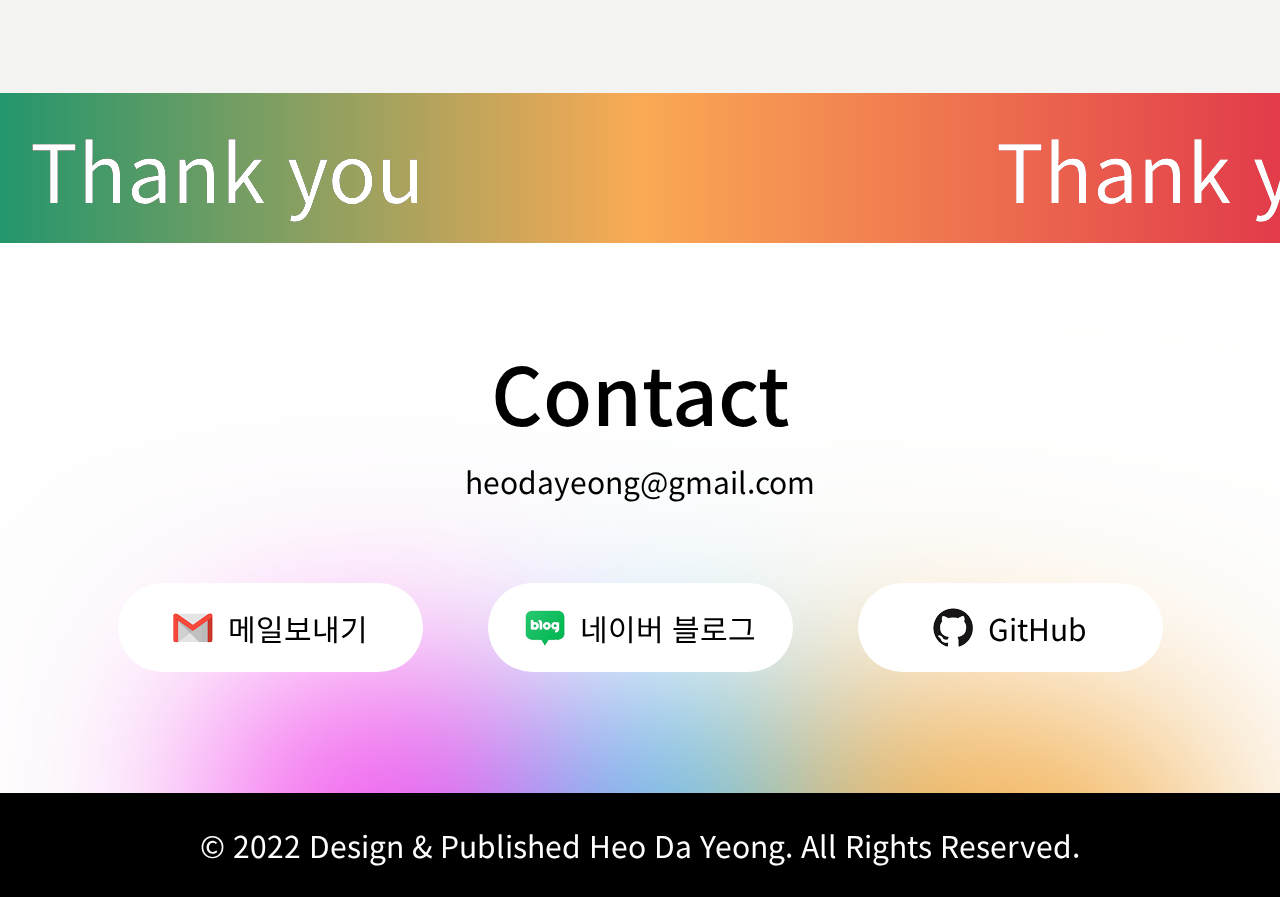
==== commit a3ae2908: "포트폴리오 수정" ====
--- a/index.html
+++ b/index.html
@@ -119,7 +119,8 @@
                 <span class="decoration">'효성중공업'</span>
               </li>
               <li class="smallTxt">
-                # 반응형 웹 # 지도 Web API 활용 # 그리드 레이아웃
+                # 반응형 &nbsp;&nbsp; # 지도 API 활용 &nbsp;&nbsp;# 그리드
+                레이아웃
               </li>
               <li><div class="viewMoreBtn">View More</div></li>
             </ul>
@@ -134,7 +135,8 @@
                 Enjoy the Quality <span class="decoration">'남양유업'</span>
               </li>
               <li class="smallTxt">
-                # 애니메이션 # Swiper 슬라이더 # 자리예약시스템 구현
+                # 애니메이션 &nbsp;&nbsp; # Swiper 슬라이더 &nbsp;&nbsp;#
+                자리예약시스템 구현
               </li>
               <li><div class="viewMoreBtn">View More</div></li>
             </ul>
@@ -147,7 +149,8 @@
             <ul class="projectExplain projectExplain2">
               <li>반려견 산책어플 <span class="decoration">'킁킁킁'</span></li>
               <li class="smallTxt">
-                # 스플래쉬 이미지 제작 # UI디자인 # 캘린더 기능 추가
+                # 아이콘 제작&nbsp;&nbsp; # UI디자인 &nbsp;&nbsp;# 캘린더 기능
+                추가
               </li>
               <li><div class="viewMoreBtn">View More</div></li>
             </ul>
--- a/portfolio.css
+++ b/portfolio.css
@@ -38,7 +38,7 @@
   width: 100%;
   min-width: 980px;
   height: 80px;
-  background-color: #fff;
+  background-color: transparent;
   display: flex;
   justify-content: space-between;
   align-items: center;
@@ -62,22 +62,18 @@
   font-size: 20px;
   text-align: center;
   margin-right: 30px;
-  margin: 0 auto;
   line-height: 45px;
 }
 header #gnb a {
   display: block;
   color: #000;
   width: 100px;
-  transition: 0.5s;
 }
 header #gnb a:hover {
-  color: blue;
-  transform: translateX(-10px);
+  color: rgb(63, 94, 251);
 }
 header #gnb li:last-child a {
-  position: absolute;
-  right: 30px;
+  margin-left: 20px;
   width: 147px;
   height: 45px;
   border-radius: 22.5px;
@@ -85,15 +81,21 @@
   color: #fff;
   transition: 0.5s;
 }
+
 header #gnb li:last-child:hover a {
-  transform: scale(1.1);
+  color: #fff;
+  background: radial-gradient(
+    circle,
+    rgba(63, 94, 251, 1) 0%,
+    rgba(252, 70, 107, 1) 100%
+  );
 }
 /* main */
 .mainBox {
   width: 96.8%;
-  height: calc(100vh - 80px);
+  height: calc(100vh - 100px);
   background: url(./images/main_background.png) no-repeat 50% / cover;
-  margin: 5.208333333333333vw auto 110px;
+  margin: 80px auto 110px;
   color: #fff;
   text-align: center;
   position: relative;
@@ -122,16 +124,15 @@
 .mainBox .scrollDown {
   position: absolute;
   bottom: 7%;
-  left: 49%;
+  left: 50%;
   width: 98px;
   height: 99px;
-  background: url(./images/scrolldown.png);
-  animation: rotate_image 6s linear infinite;
-  transform-origin: 50% 50%;
-}
-@keyframes rotate_image {
-  100% {
-    transform: rotate(-360deg);
+  background: url(./images/arrow.svg) no-repeat;
+  animation: ani_image 2s linear infinite alternate-reverse;
+}
+@keyframes ani_image {
+  100% {
+    transform: translateY(10px);
   }
 }
 
@@ -204,11 +205,17 @@
 }
 .projectBox > li {
   width: 100%;
-  height: 842px;
+  height: 700px;
   background-color: #000;
   border-radius: 60px;
   color: #fff;
   padding: 90px;
+  position: sticky;
+  top: 80px;
+}
+.projectBox > li:last-child {
+  border-bottom-left-radius: 0;
+  border-bottom-right-radius: 0;
 }
 .project .line1 {
   width: 80%;
@@ -217,19 +224,18 @@
   margin: 20px auto 56px;
 }
 .projectBox p {
-  font-size: 30px;
+  font-size: 20px;
   font-family: Montserrat;
   font-style: italic;
-  padding-bottom: 60px;
+  padding-bottom: 30px;
 }
 .projectBox .projectTxt {
   font-style: normal;
 }
 .projectWrap {
-  width: 70%;
-  height: 534px;
+  width: 80%;
+  height: 500px;
   margin: 0 auto;
-  min-width: 1000px;
   position: relative;
 }
 .projectbg {
@@ -255,17 +261,18 @@
   width: 33vw;
   top: 50%;
   transform: translateY(-50%);
-  left: 38vw;
+  right: -100px;
 }
 span.decoration {
   color: skyblue;
 }
 .projectExplain li {
-  font-size: 45px;
+  font-size: 40px;
   font-weight: 700;
+  word-break: keep-all;
 }
 .projectExplain li.smallTxt {
-  font-size: 20px;
+  font-size: 18px;
   font-weight: 300;
   padding: 46px 0 76px;
 }
@@ -321,7 +328,7 @@
   padding-top: 2.9296875vw;
   font-size: 1.4vw;
   font-weight: 700;
-  padding-bottom: 2.6041666666666665vw;
+  padding-bottom: 2vw;
 }
 .skillList li {
   font-size: 1.0416666666666667vw;
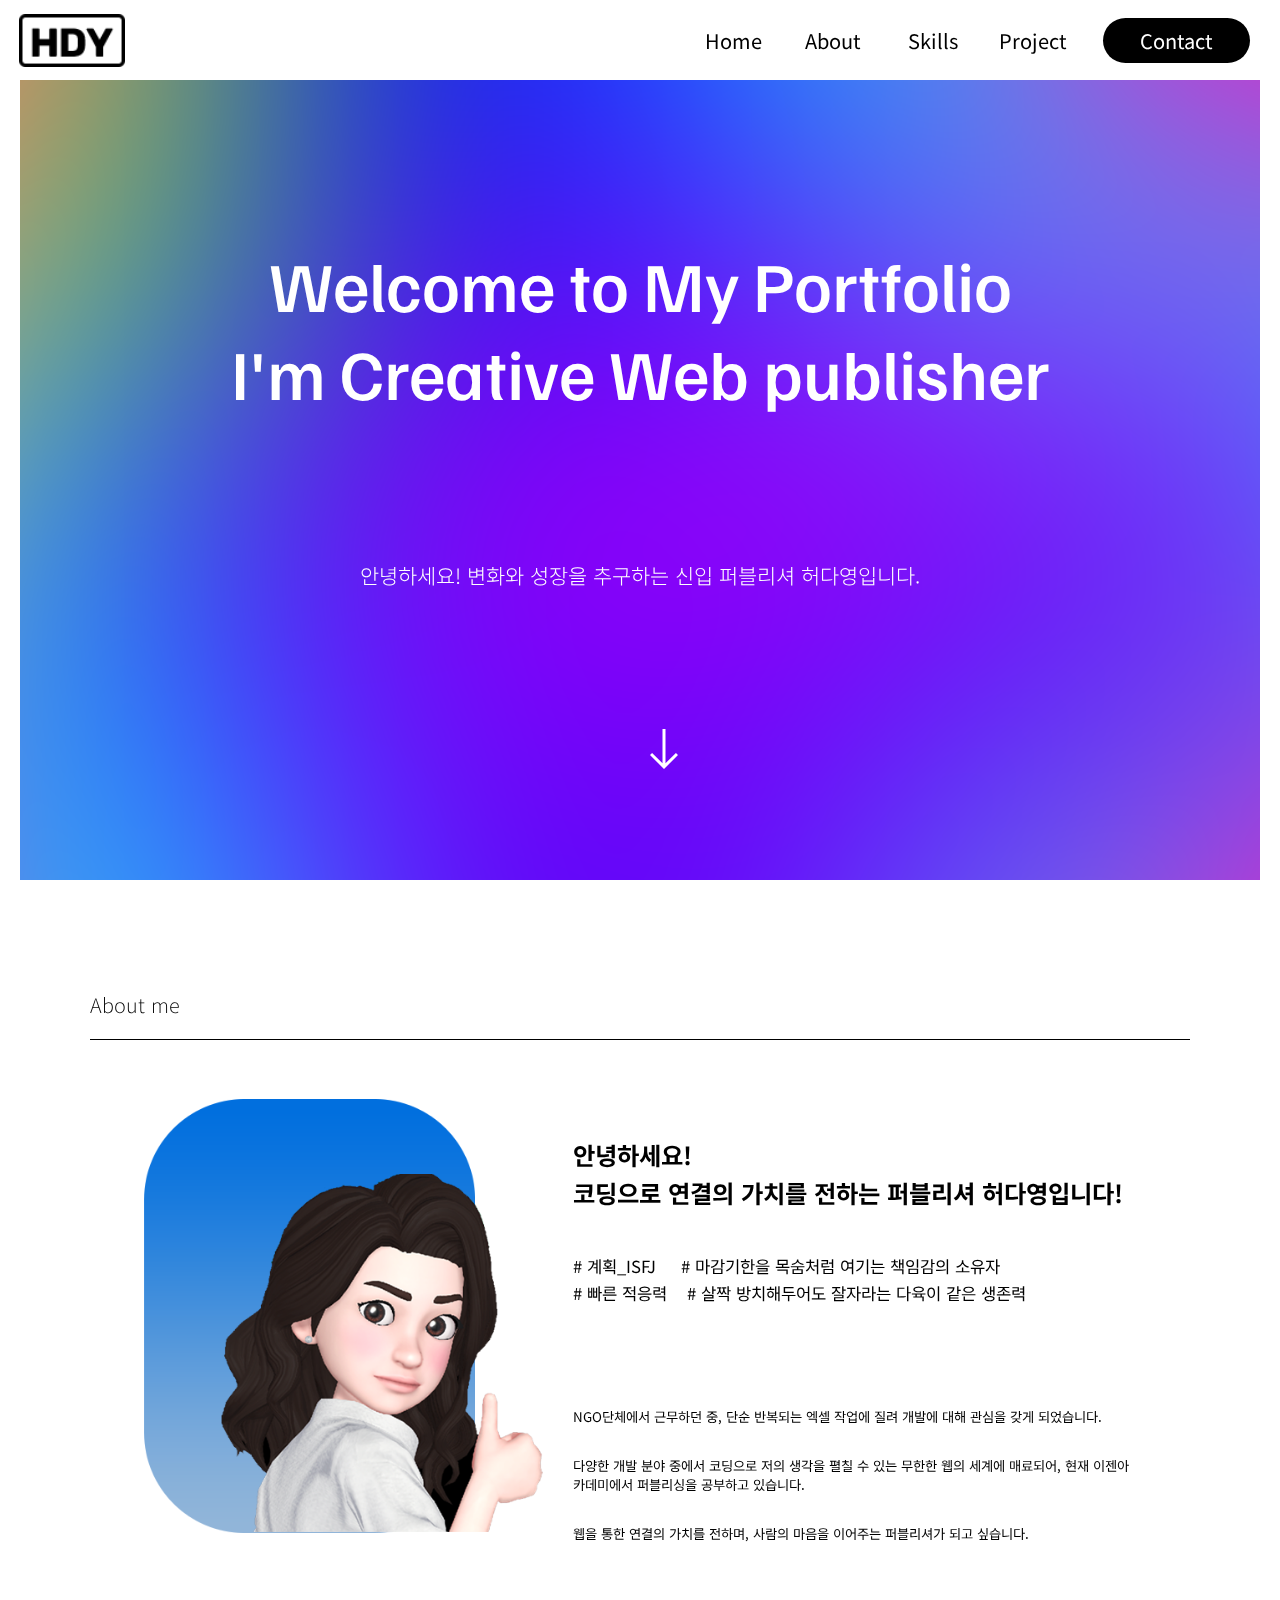
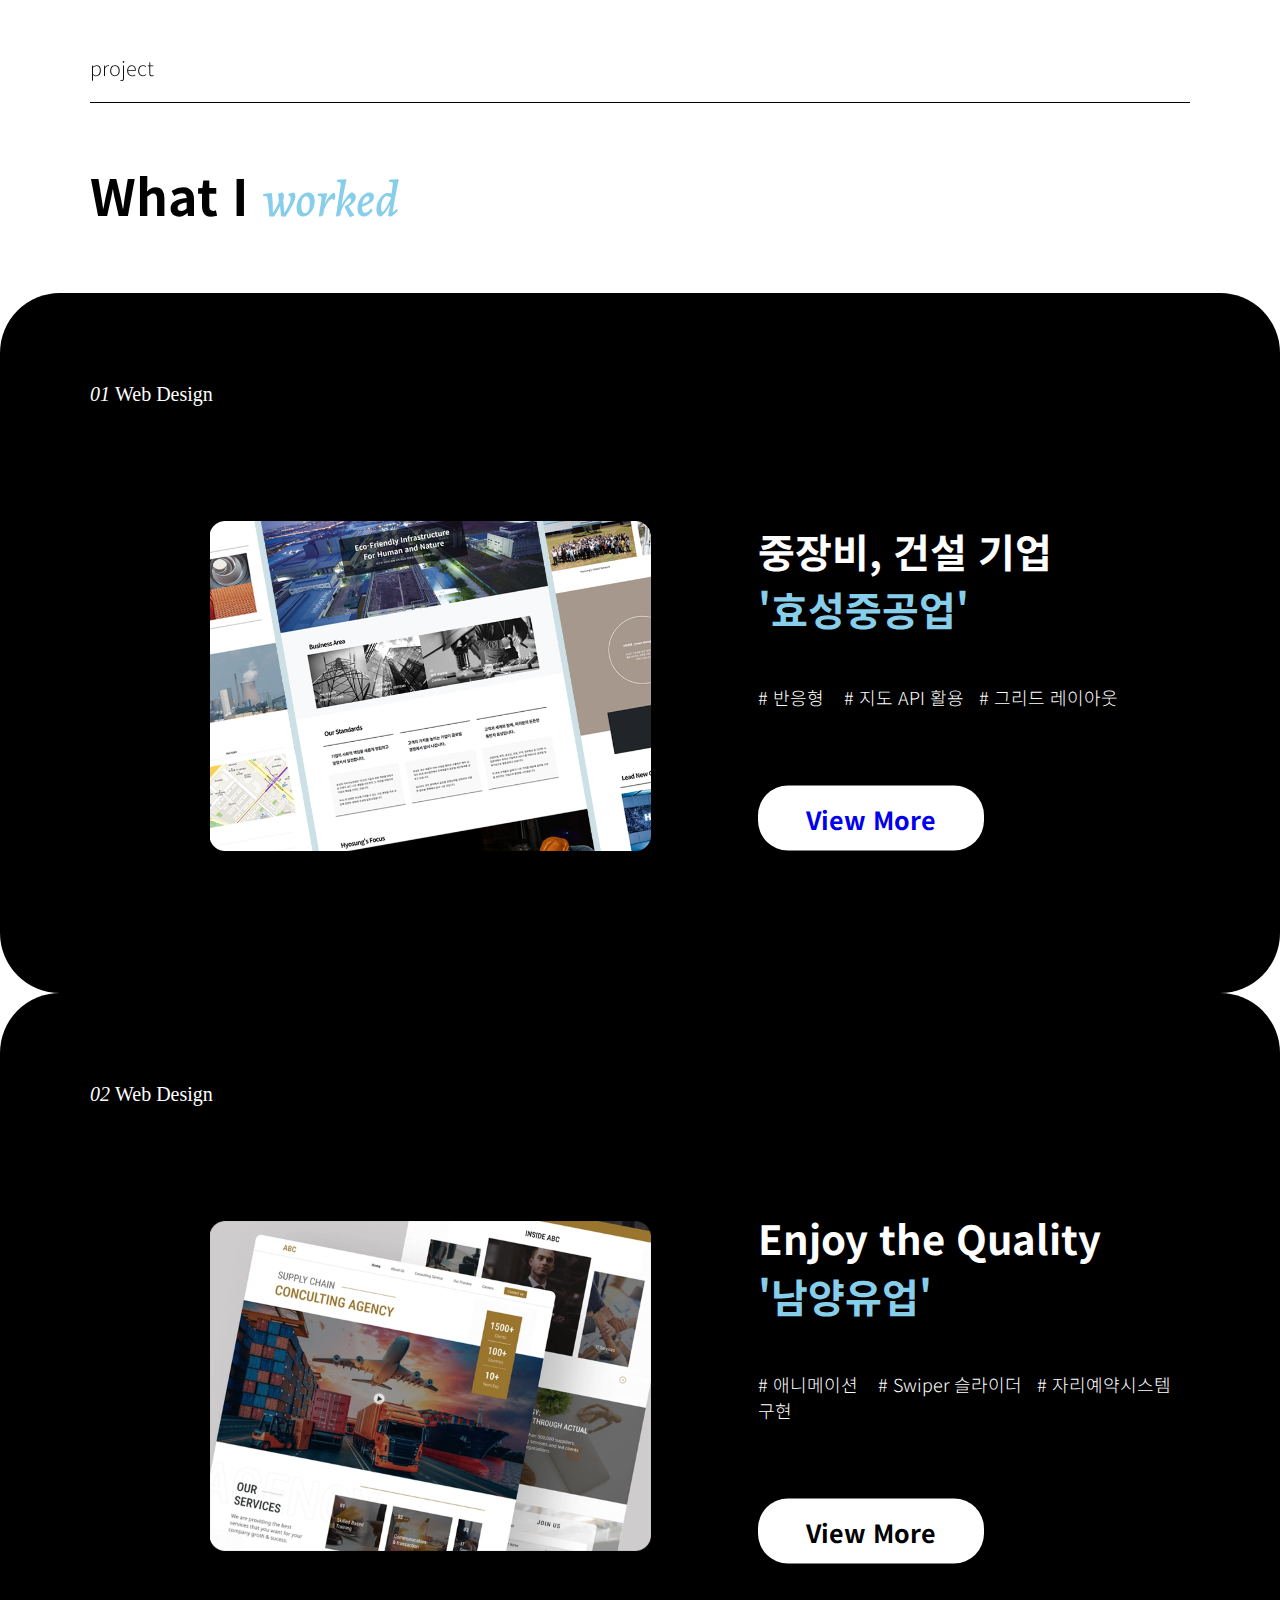
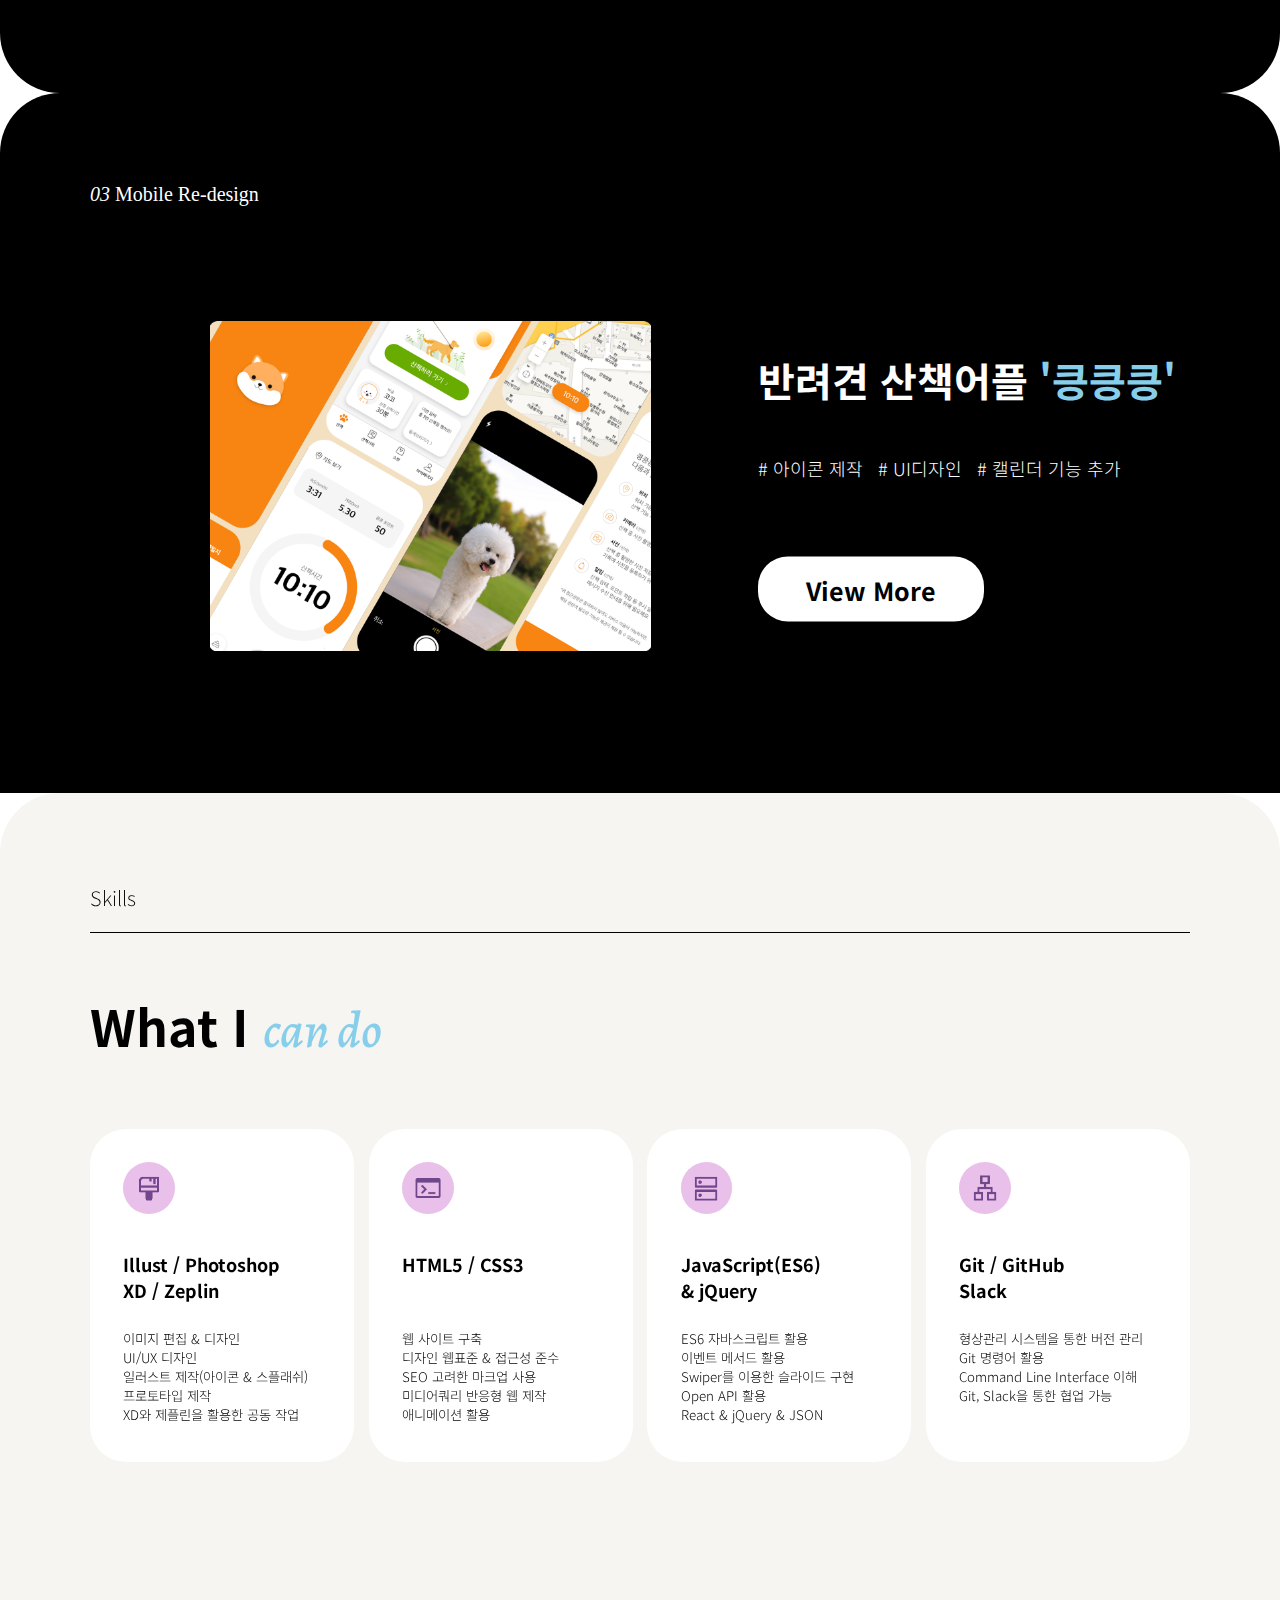
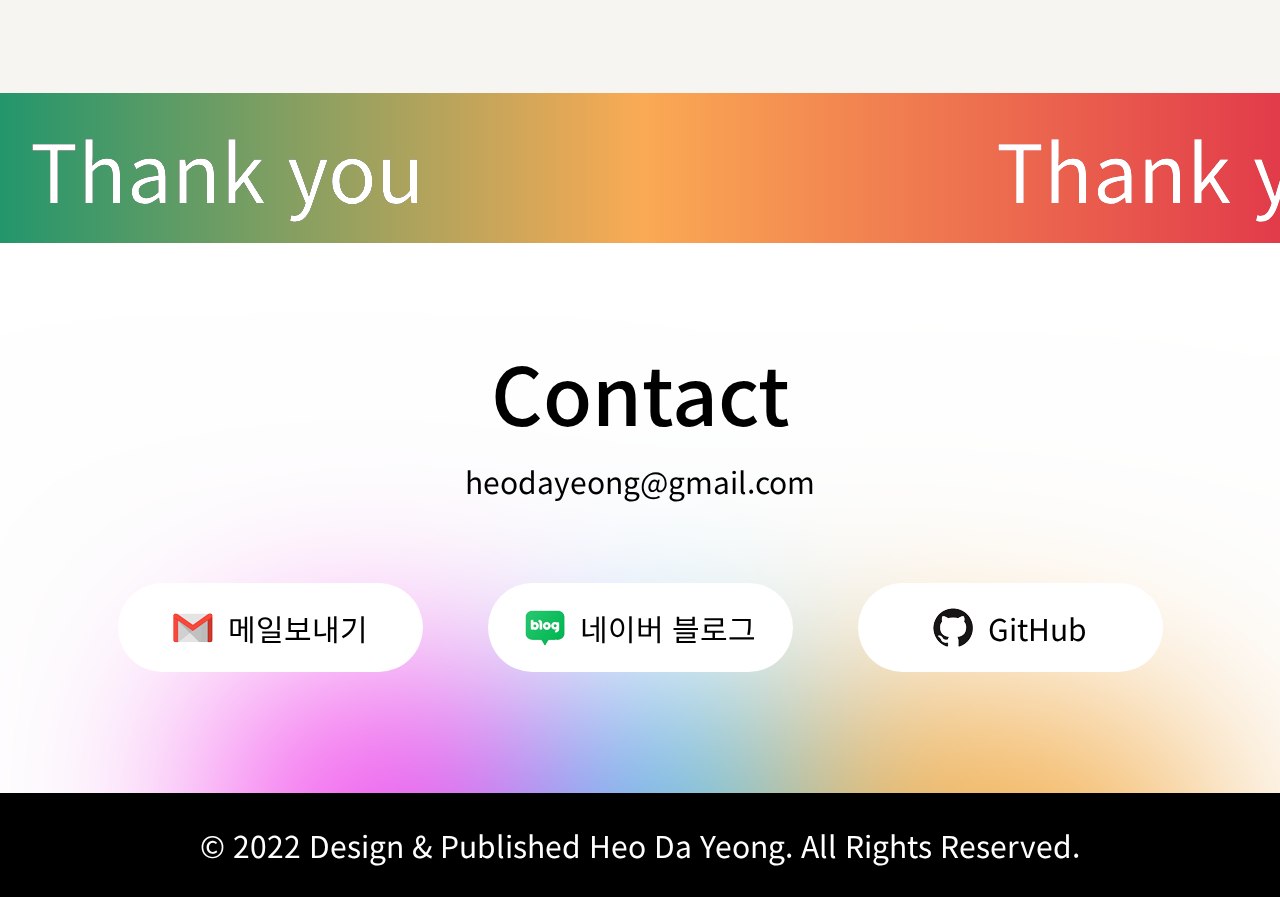
==== commit 3ba75ee5: "포트폴리오 세부 페이지 제작" ====
--- a/index.html
+++ b/index.html
@@ -122,7 +122,13 @@
                 # 반응형 &nbsp;&nbsp; # 지도 API 활용 &nbsp;&nbsp;# 그리드
                 레이아웃
               </li>
-              <li><div class="viewMoreBtn">View More</div></li>
+              <li>
+                <div class="viewMoreBtn">
+                  <a href="https://zeroall-h.github.io/portfolio/pf1"
+                    >View More</a
+                  >
+                </div>
+              </li>
             </ul>
           </div>
         </li>
--- a/portfolio.css
+++ b/portfolio.css
@@ -54,8 +54,8 @@
   display: block;
   width: 164px;
   height: 53px;
-  background: url(./images/header_logo.png);
-  margin-left: 24px;
+  background: url(./images/header_logo.png) no-repeat 0 50% / contain;
+  margin-left: 1.5vw;
 }
 header #gnb {
   display: flex;
@@ -79,7 +79,6 @@
   border-radius: 22.5px;
   background-color: #000;
   color: #fff;
-  transition: 0.5s;
 }
 
 header #gnb li:last-child:hover a {
@@ -295,7 +294,7 @@
 #skill {
   width: 100%;
   height: 900px;
-  background-color: #f3f3f1;
+  background-color: #f6f5f1;
   border-top-left-radius: 60px;
   border-top-right-radius: 60px;
   padding: 90px;
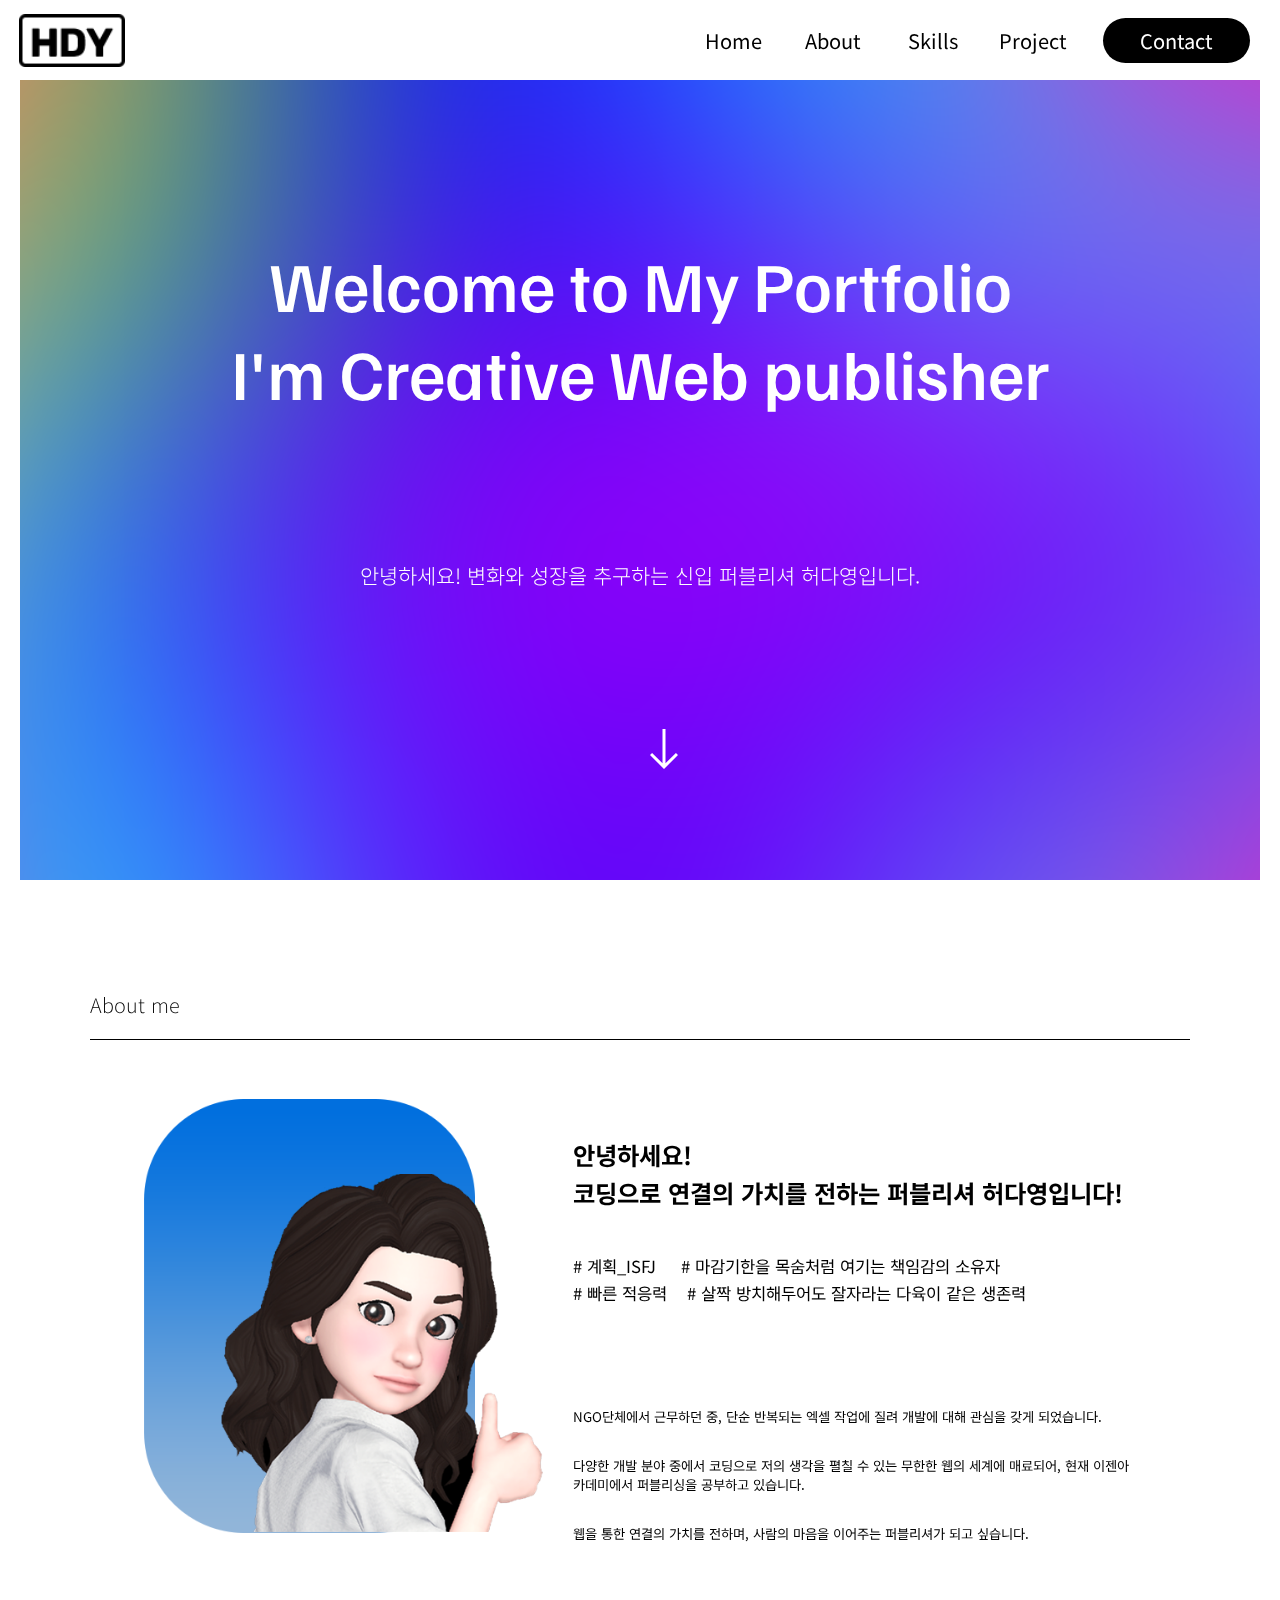
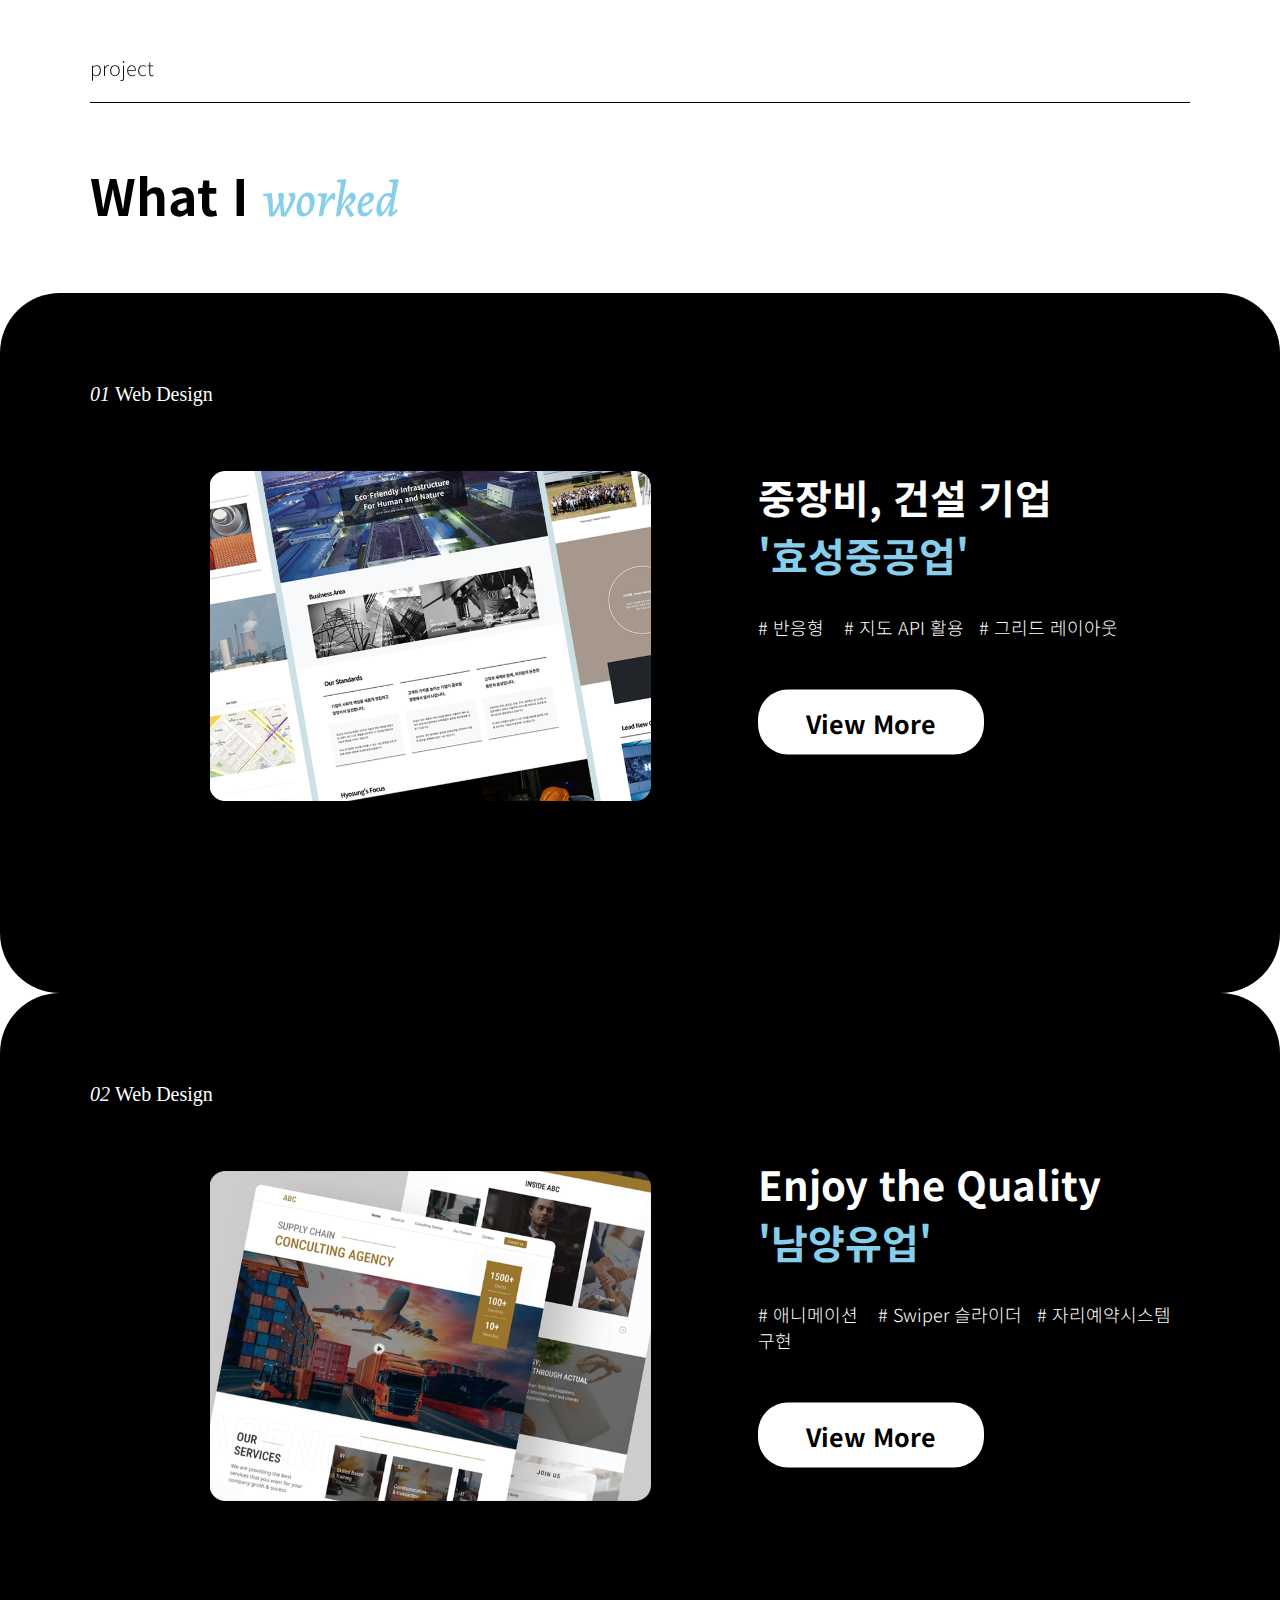
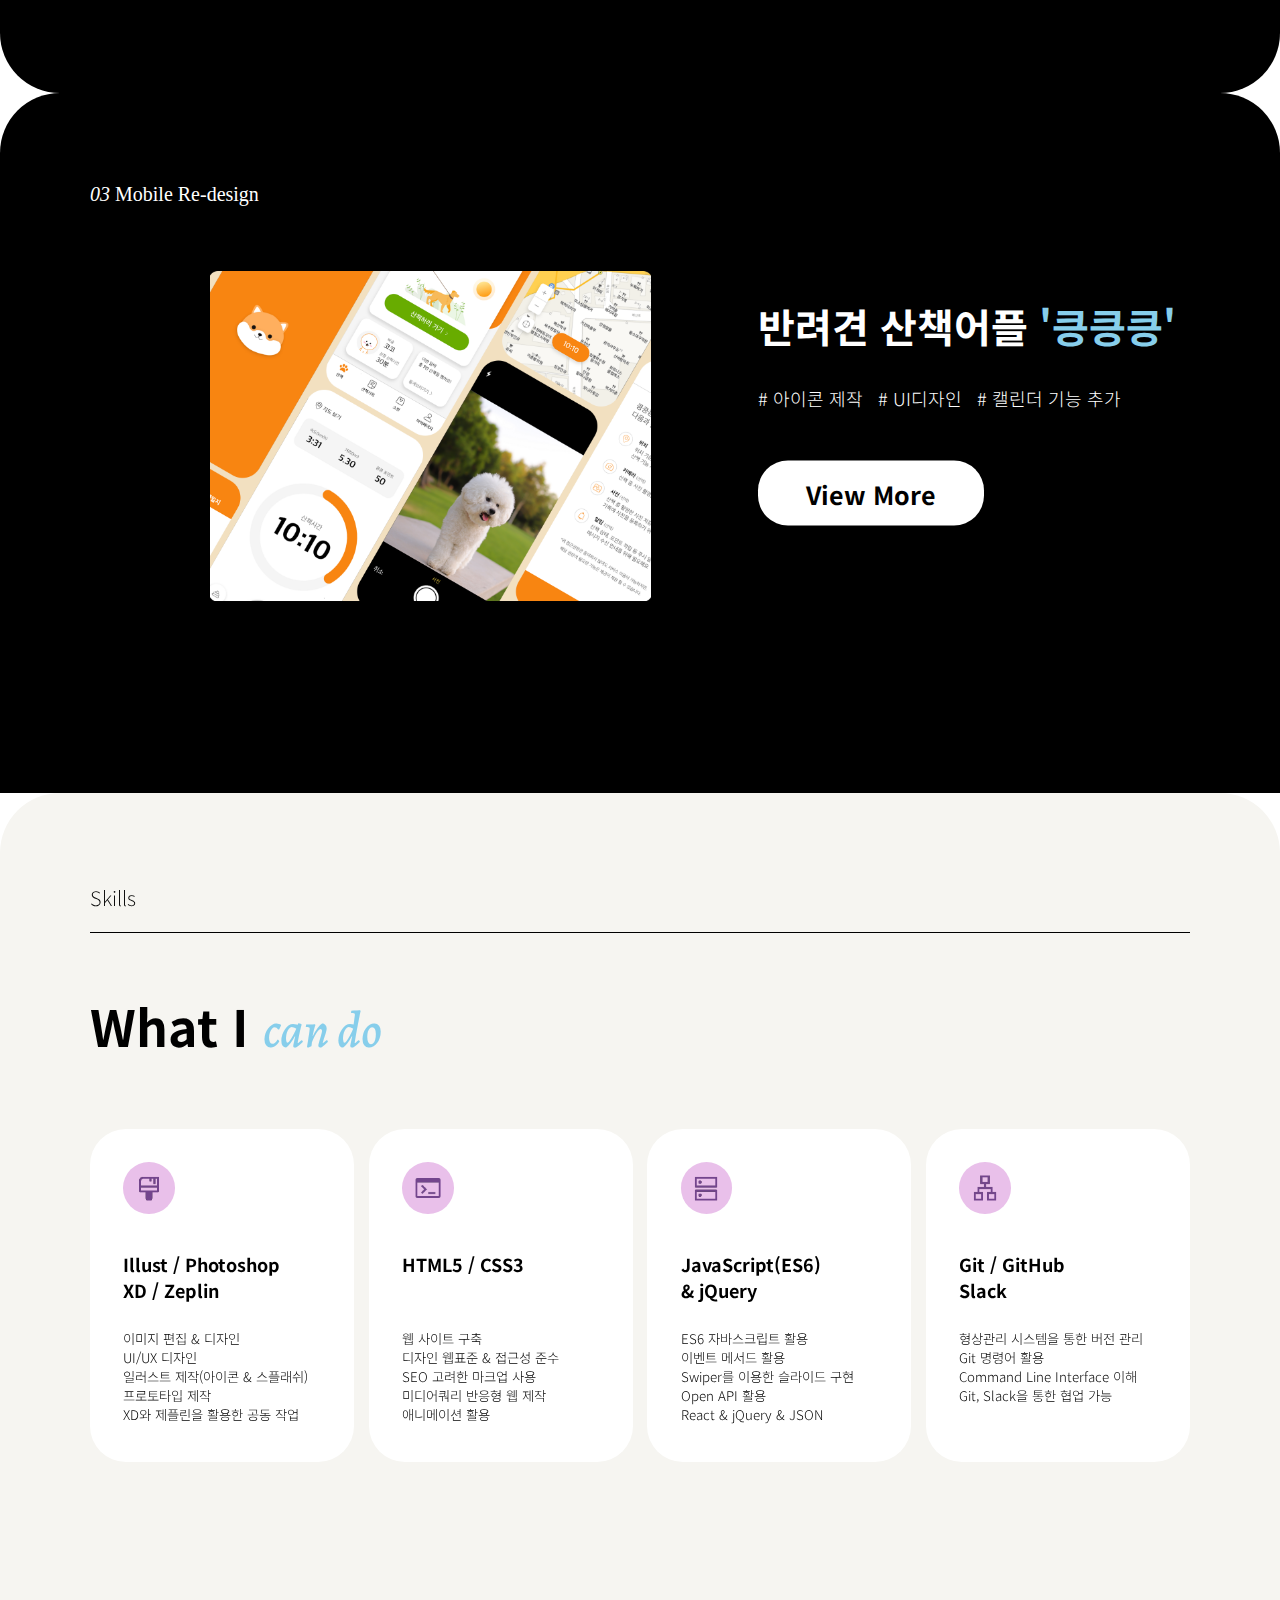
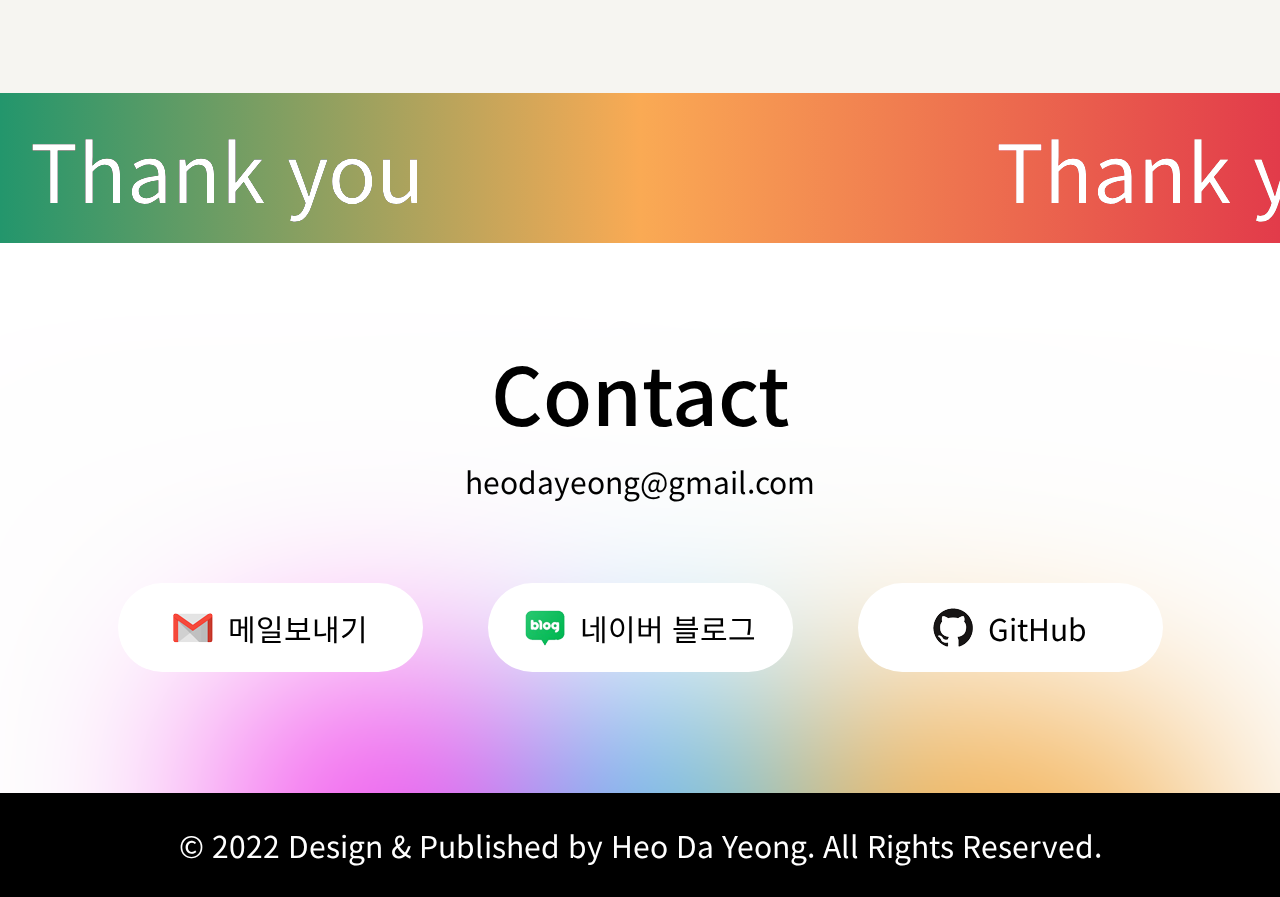
==== commit c0e28cbf: "포트폴리오 수정" ====
--- a/index.html
+++ b/index.html
@@ -124,7 +124,7 @@
               </li>
               <li>
                 <div class="viewMoreBtn">
-                  <a href="https://zeroall-h.github.io/portfolio/pf1"
+                  <a href="https://zeroall-h.github.io/portfolio/pf2"
                     >View More</a
                   >
                 </div>
@@ -262,7 +262,7 @@
       </ul>
     </section>
     <footer>
-      &copy; 2022 Design & Published Heo Da Yeong. All Rights Reserved.
+      &copy; 2022 Design & Published by Heo Da Yeong. All Rights Reserved.
     </footer>
     <!-- 마우스 이벤트 -->
     <script src="https://cpwebassets.codepen.io/assets/common/stopExecutionOnTimeout-1b93190375e9ccc259df3a57c1abc0e64599724ae30d7ea4c6877eb615f89387.js"></script>
--- a/portfolio.css
+++ b/portfolio.css
@@ -8,6 +8,9 @@
   overflow-y: auto;
 }
 /* 공통 스타일 */
+a {
+  color: inherit;
+}
 .sectionTitle {
   font-size: 20px;
   font-weight: 200;
@@ -239,7 +242,7 @@
 }
 .projectbg {
   position: absolute;
-  top: 50%;
+  top: 40%;
   transform: translateY(-50%);
   left: 10px;
   width: 34.479vw;
@@ -258,7 +261,7 @@
   position: absolute;
   display: grid;
   width: 33vw;
-  top: 50%;
+  top: 35%;
   transform: translateY(-50%);
   right: -100px;
 }
@@ -273,7 +276,7 @@
 .projectExplain li.smallTxt {
   font-size: 18px;
   font-weight: 300;
-  padding: 46px 0 76px;
+  padding: 30px 0 50px;
 }
 .projectExplain .viewMoreBtn {
   width: 226px;
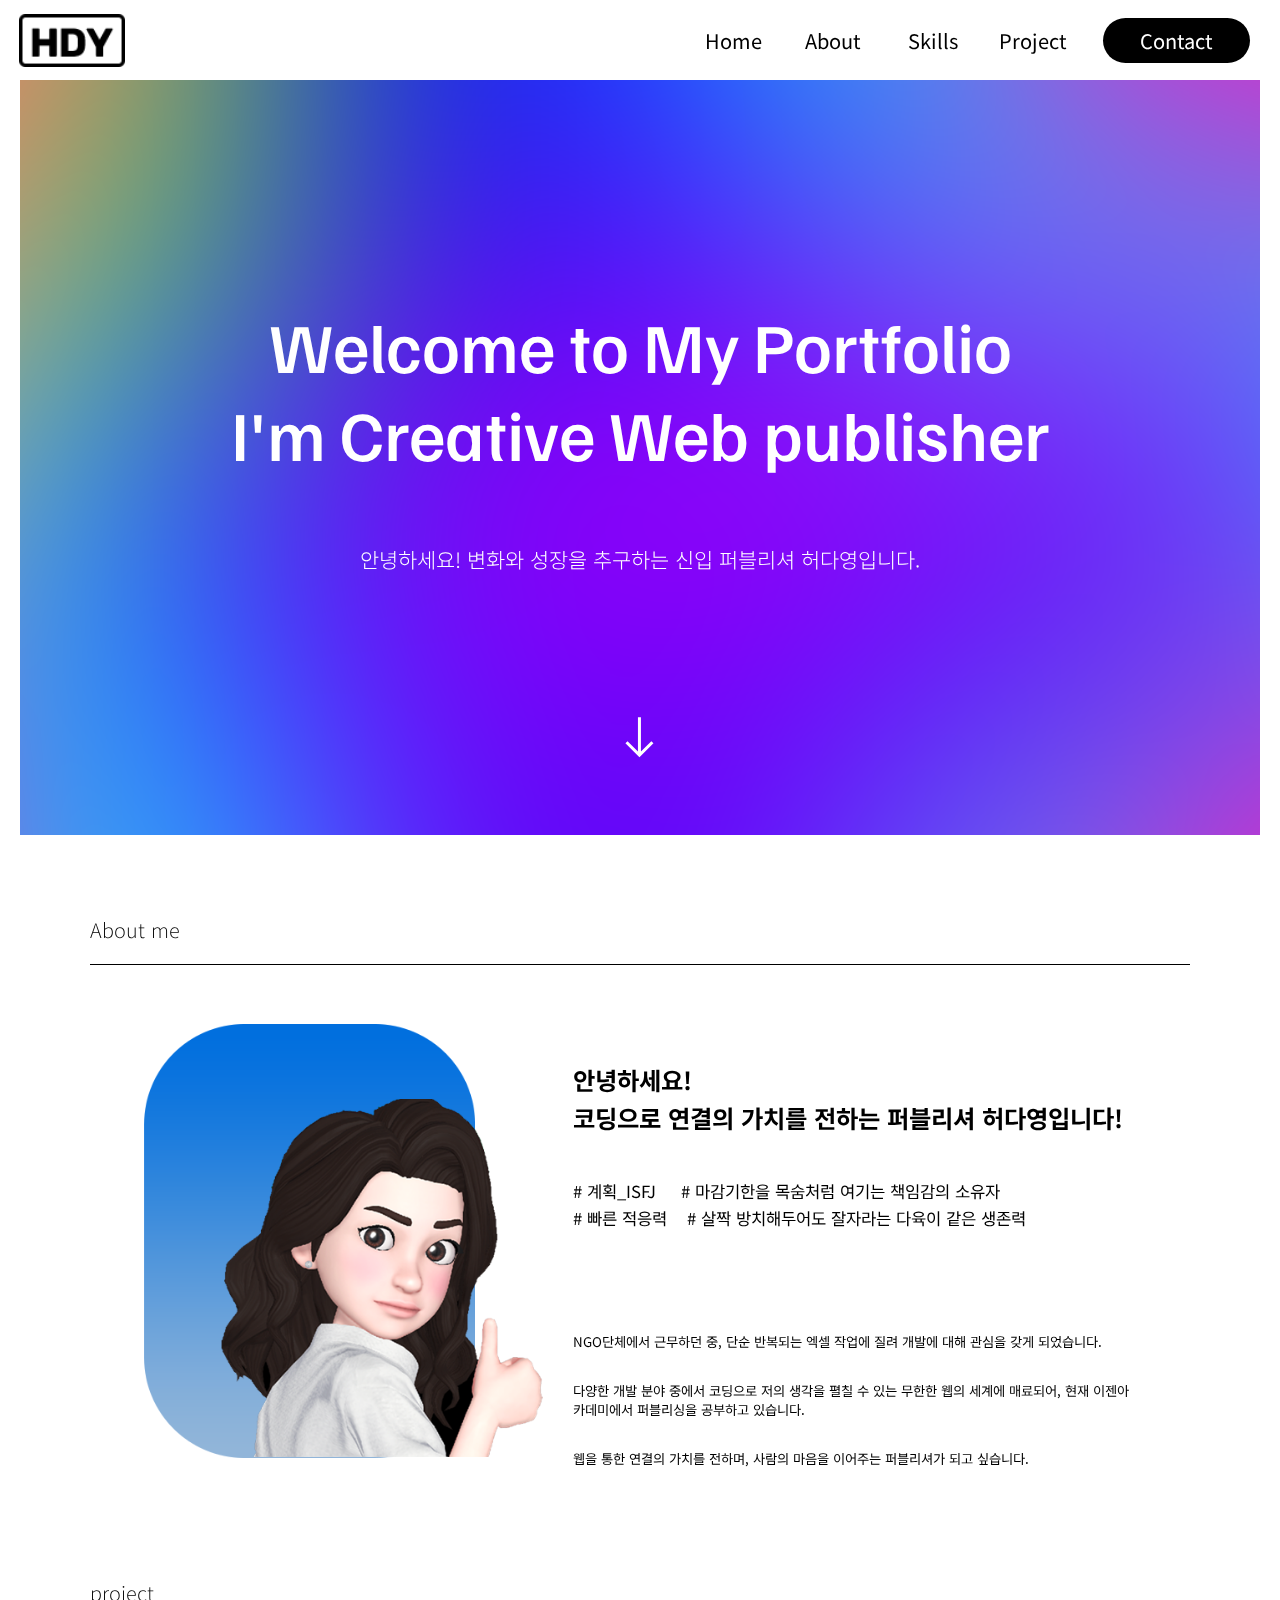
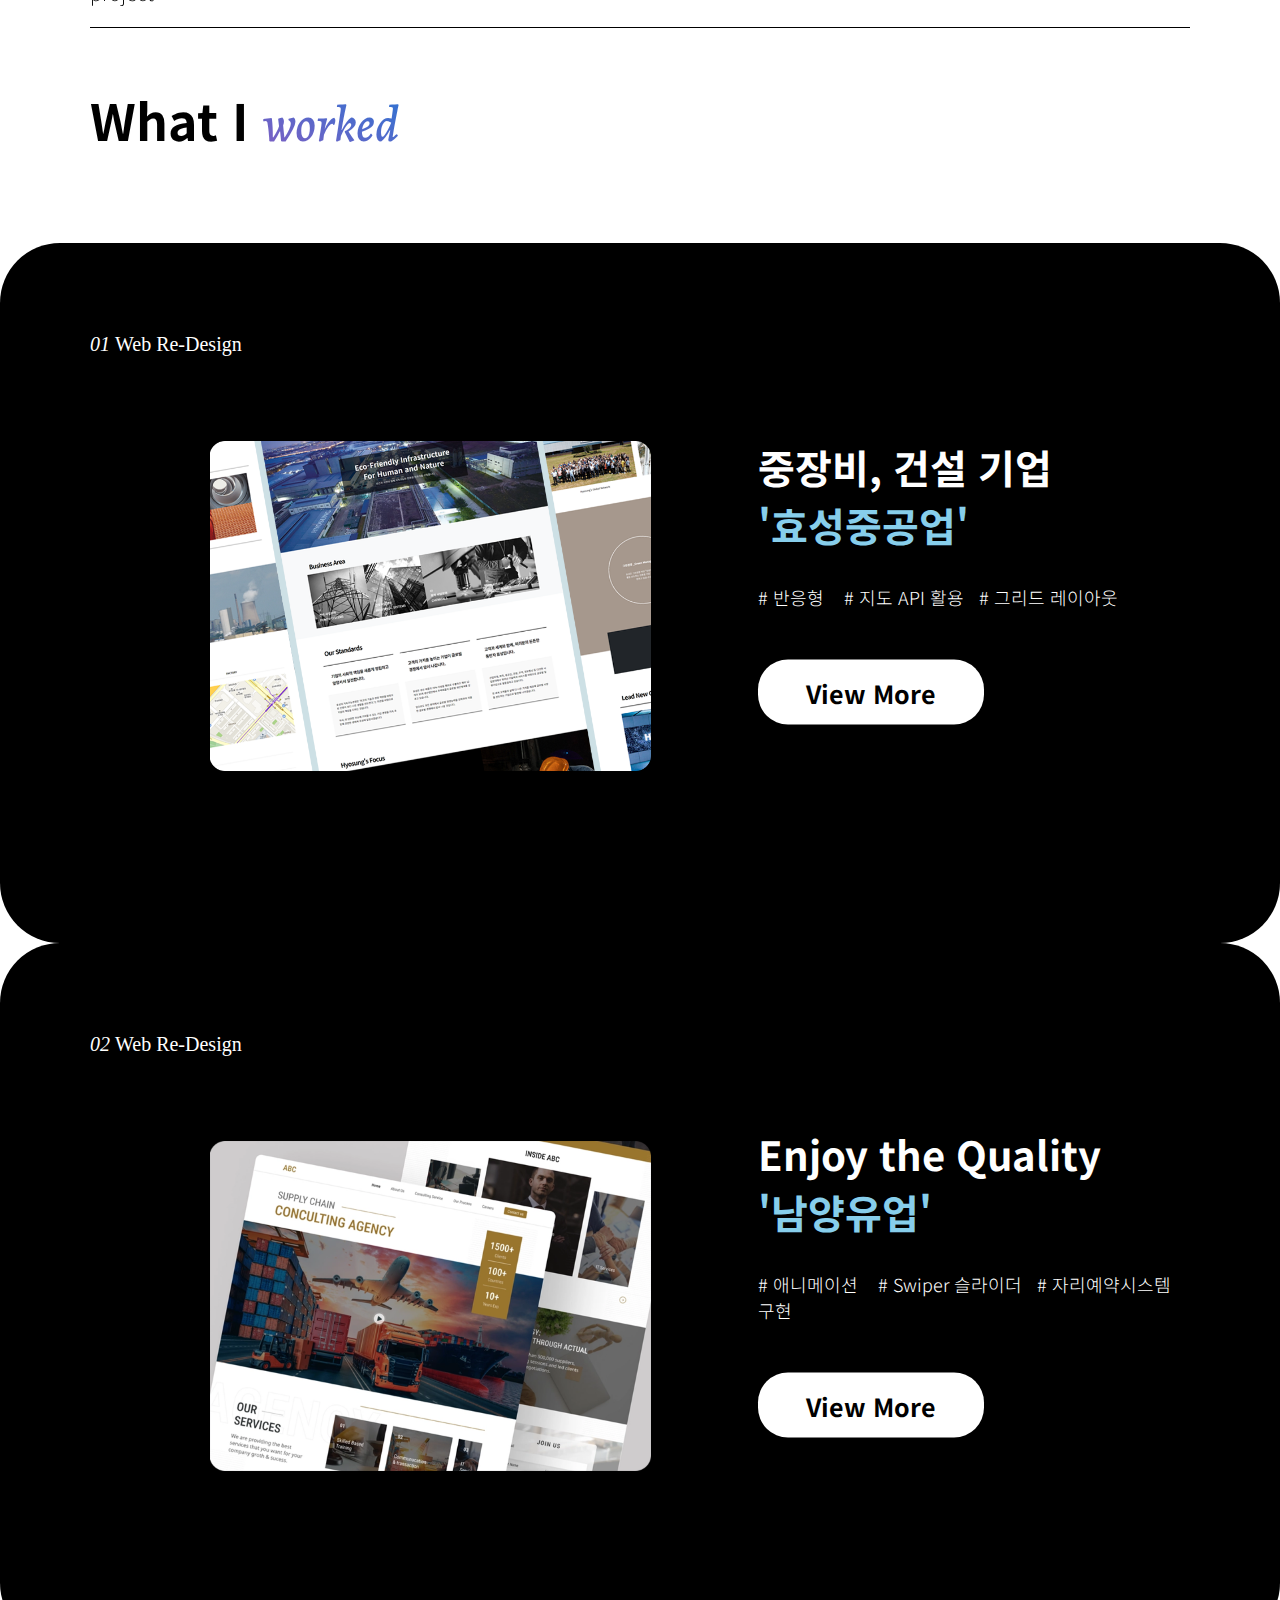
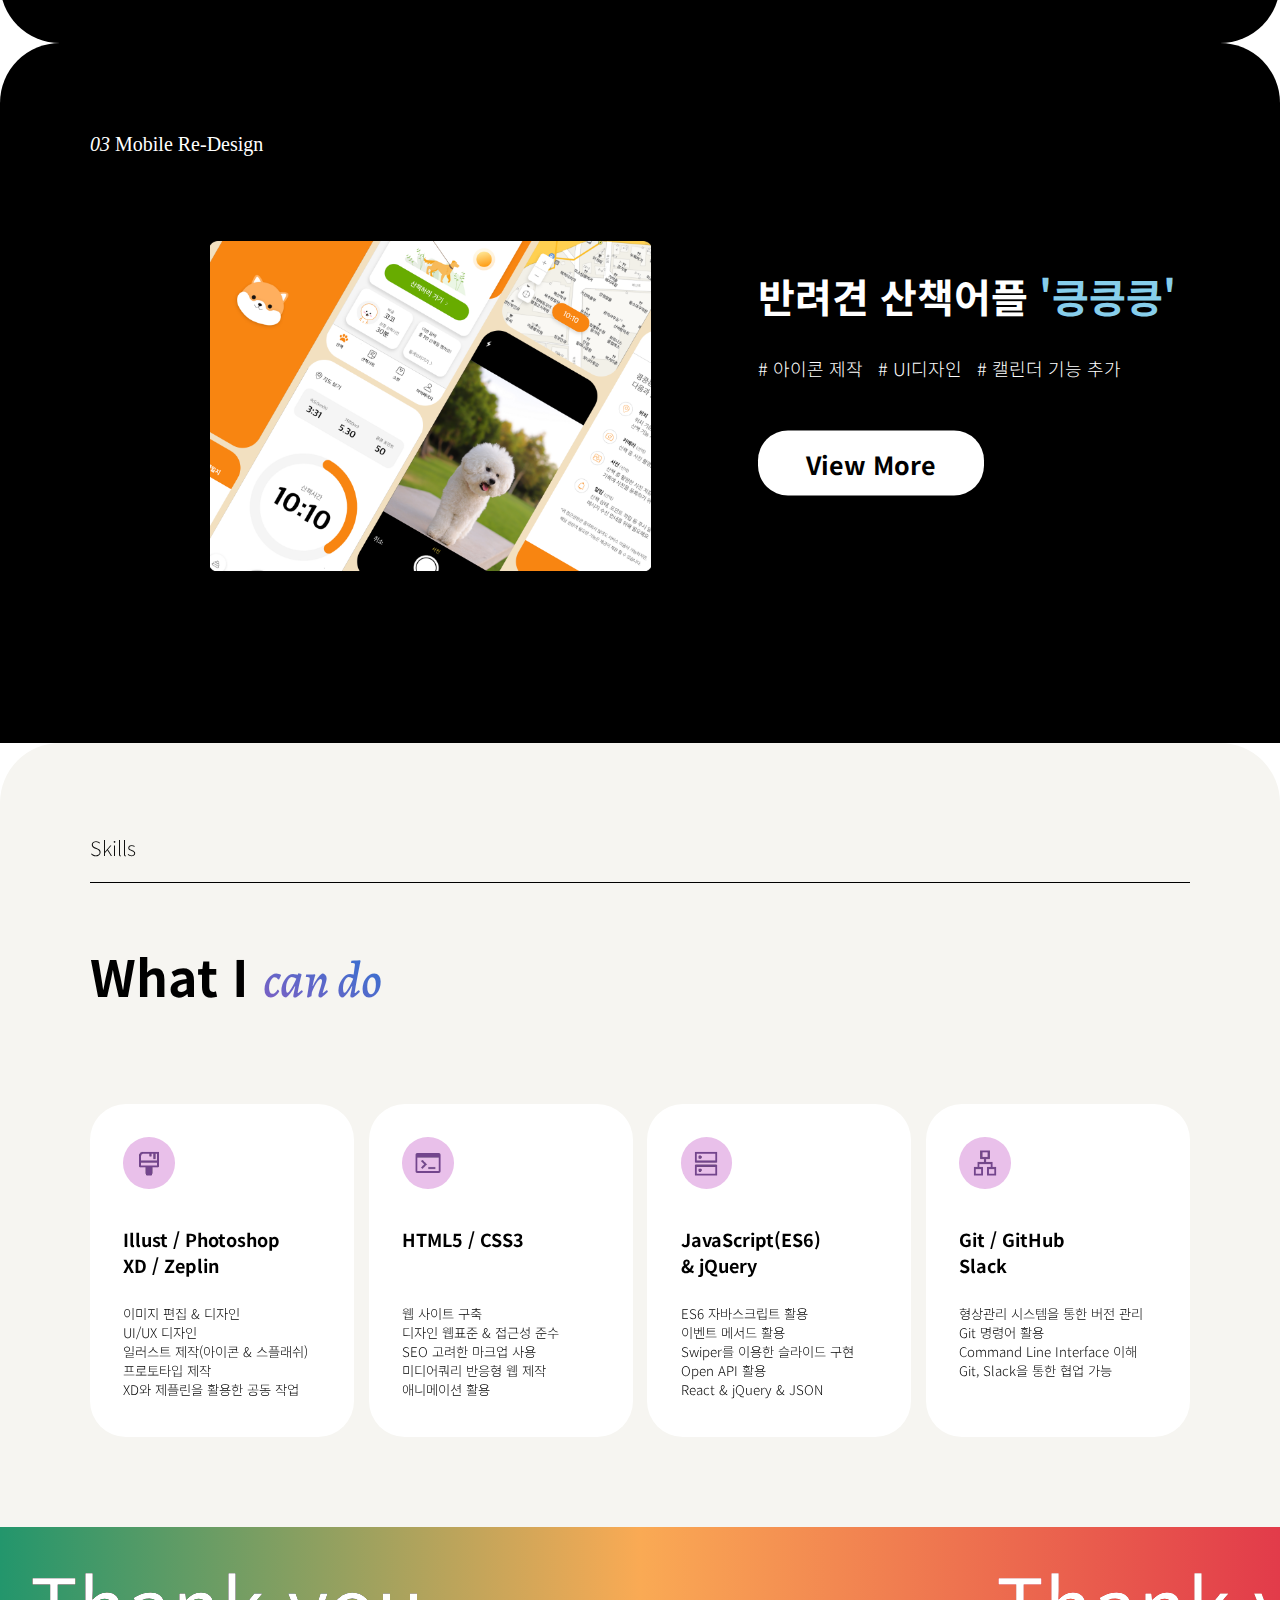
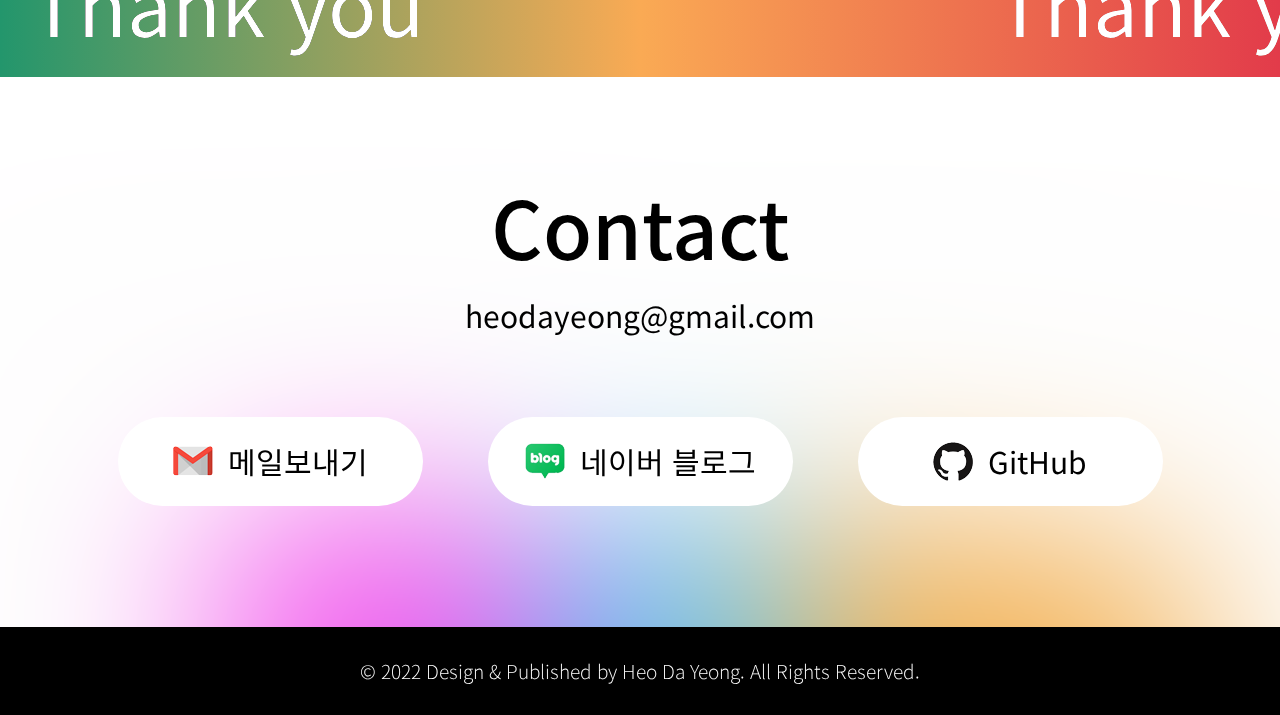
==== commit 7c17569a: "포트폴리오 css 파일 수정" ====
--- a/index.html
+++ b/index.html
@@ -110,7 +110,7 @@
       </div>
       <ul class="projectBox">
         <li>
-          <p>01 <span class="projectTxt">Web Design</span></p>
+          <p>01 <span class="projectTxt">Web Re-Design</span></p>
           <div class="projectWrap">
             <div class="projectbg projectbg1"></div>
             <ul class="projectExplain projectExplain1">
@@ -133,7 +133,7 @@
           </div>
         </li>
         <li>
-          <p>02 <span class="projectTxt">Web Design</span></p>
+          <p>02 <span class="projectTxt">Web Re-Design</span></p>
           <div class="projectWrap">
             <div class="projectbg projectbg2"></div>
             <ul class="projectExplain projectExplain2">
@@ -149,7 +149,7 @@
           </div>
         </li>
         <li>
-          <p>03 <span class="projectTxt">Mobile Re-design</span></p>
+          <p>03 <span class="projectTxt">Mobile Re-Design</span></p>
           <div class="projectWrap">
             <div class="projectbg projectbg3"></div>
             <ul class="projectExplain projectExplain2">
@@ -266,10 +266,7 @@
     </footer>
     <!-- 마우스 이벤트 -->
     <script src="https://cpwebassets.codepen.io/assets/common/stopExecutionOnTimeout-1b93190375e9ccc259df3a57c1abc0e64599724ae30d7ea4c6877eb615f89387.js"></script>
-    <script
-      src="https://cdpn.io/cpe/boomboom/pen.js?key=pen.js-67703907-4889-29cf-fece-507bda9faf3f"
-      crossorigin
-    ></script>
+
     <script></script>
   </body>
 </html>
--- a/portfolio.css
+++ b/portfolio.css
@@ -25,12 +25,16 @@
 .decoration_title {
   font-weight: 700;
   font-size: 50px;
+
+  height: 100px;
 }
 .decoration_title_color {
   font-family: "Alegreya", serif;
   font-size: 50px;
   font-style: italic;
-  color: skyblue;
+  background: linear-gradient(to right top, #845ec2, #2c73d2);
+  color: transparent;
+  -webkit-background-clip: text;
   font-weight: 500;
 }
 .block {
@@ -39,7 +43,6 @@
 /* header */
 header {
   width: 100%;
-  min-width: 980px;
   height: 80px;
   background-color: transparent;
   display: flex;
@@ -93,51 +96,63 @@
   );
 }
 /* main */
+main {
+  width: 96.8%;
+  height: calc(95vh - 100px);
+  background: url(./images/main_background.png) no-repeat 50% / cover;
+  margin: 80px auto;
+  position: relative;
+}
 .mainBox {
-  width: 96.8%;
-  height: calc(100vh - 100px);
-  background: url(./images/main_background.png) no-repeat 50% / cover;
-  margin: 80px auto 110px;
+  width: 90%;
+  height: 90%;
+  position: absolute;
   color: #fff;
   text-align: center;
-  position: relative;
+  top: 50%;
+  left: 50%;
+  transform: translate(-50%, -50%);
   overflow: hidden;
+  display: flex;
+  flex-direction: column;
+  justify-content: space-between;
+  align-items: center;
+  z-index: 999;
 }
 .mainBox h2 {
-  width: 90%;
+  width: 100%;
+  position: absolute;
+  top: 40%;
+  left: 50%;
+  transform: translate(-50%, -50%);
   font-family: "Familjen Grotesk", sans-serif;
   font-weight: 500;
   font-size: 5.510416666666667vw;
-  position: absolute;
-  top: 20%;
-  left: 50%;
-  transform: translateX(-50%);
-  z-index: 999;
 }
 .mainBox h3 {
+  width: 100%;
   font-size: 1.6276041666666667vw;
   font-weight: 300;
   position: absolute;
-  top: 60%;
+  top: 65%;
   left: 50%;
+  transform: translate(-50%, -50%);
+}
+.mainBox .scrollDown {
+  width: 50px;
+  height: 50px;
+  position: absolute;
+  left: 50%;
+  bottom: 5%;
   transform: translateX(-50%);
-  z-index: 999;
-}
-.mainBox .scrollDown {
-  position: absolute;
-  bottom: 7%;
-  left: 50%;
-  width: 98px;
-  height: 99px;
   background: url(./images/arrow.svg) no-repeat;
-  animation: ani_image 2s linear infinite alternate-reverse;
+  animation: ani_image 1s ease infinite alternate-reverse;
 }
 @keyframes ani_image {
   100% {
-    transform: translateY(10px);
-  }
-}
-
+    transform: translate(-50%, -10px);
+  }
+}
 /* aboutme */
 .aboutMe {
   padding: 0px 90px 80px;
@@ -237,7 +252,7 @@
 .projectWrap {
   width: 80%;
   height: 500px;
-  margin: 0 auto;
+  margin: 20px auto;
   position: relative;
 }
 .projectbg {
@@ -247,6 +262,8 @@
   left: 10px;
   width: 34.479vw;
   height: 25.781vw;
+  max-width: 512px;
+  max-height: 382px;
 }
 .projectbg1 {
   background: url(./images/project_img1.png) no-repeat 50% / cover;
@@ -296,7 +313,7 @@
 /* skill */
 #skill {
   width: 100%;
-  height: 900px;
+  height: 100%;
   background-color: #f6f5f1;
   border-top-left-radius: 60px;
   border-top-right-radius: 60px;
@@ -374,7 +391,7 @@
     left: 0%;
   }
   100% {
-    left: -80%;
+    left: -70%;
   }
 }
 /* 컨택 */
@@ -410,7 +427,6 @@
   width: 305px;
   height: 89px;
   border-radius: 44.5px;
-
   color: #000;
   font-size: 30px;
   background-color: #fff;
@@ -428,19 +444,16 @@
 /* 푸터 */
 footer {
   width: 100%;
-
   background-color: #000;
-
-  font-size: 1.875rem;
-  color: #fff;
-
+  font-weight: 200;
+  font-size: 1.2rem;
+  color: #fff;
   display: grid;
   place-items: center;
   padding: 30px 20px;
 }
 
 /* 마우스 이벤트 */
-
 .decoTxt {
   color: #fff;
   background: #000;
@@ -497,7 +510,6 @@
   pointer-events: none;
   mix-blend-mode: multiply;
 }
-
 .loader-container {
   width: 100px;
   height: 100px;
@@ -533,37 +545,6 @@
   left: 10px;
   top: 10px;
   border-radius: 100%;
-}
-
-@-webkit-keyframes $animationName {
-  50% {
-    -webkit-filter: hue-rotate(1000deg);
-    filter: hue-rotate(1000deg);
-  }
-  100% {
-    -webkit-filter: hue-rotate(2000deg);
-    filter: hue-rotate(2000deg);
-  }
-}
-@-moz-keyframes filterHue2 {
-  50% {
-    -webkit-filter: hue-rotate(1000deg);
-    filter: hue-rotate(1000deg);
-  }
-  100% {
-    -webkit-filter: hue-rotate(2000deg);
-    filter: hue-rotate(2000deg);
-  }
-}
-@-ms-keyframes filterHue2 {
-  50% {
-    -webkit-filter: hue-rotate(1000deg);
-    filter: hue-rotate(1000deg);
-  }
-  100% {
-    -webkit-filter: hue-rotate(2000deg);
-    filter: hue-rotate(2000deg);
-  }
 }
 @keyframes filterHue2 {
   50% {
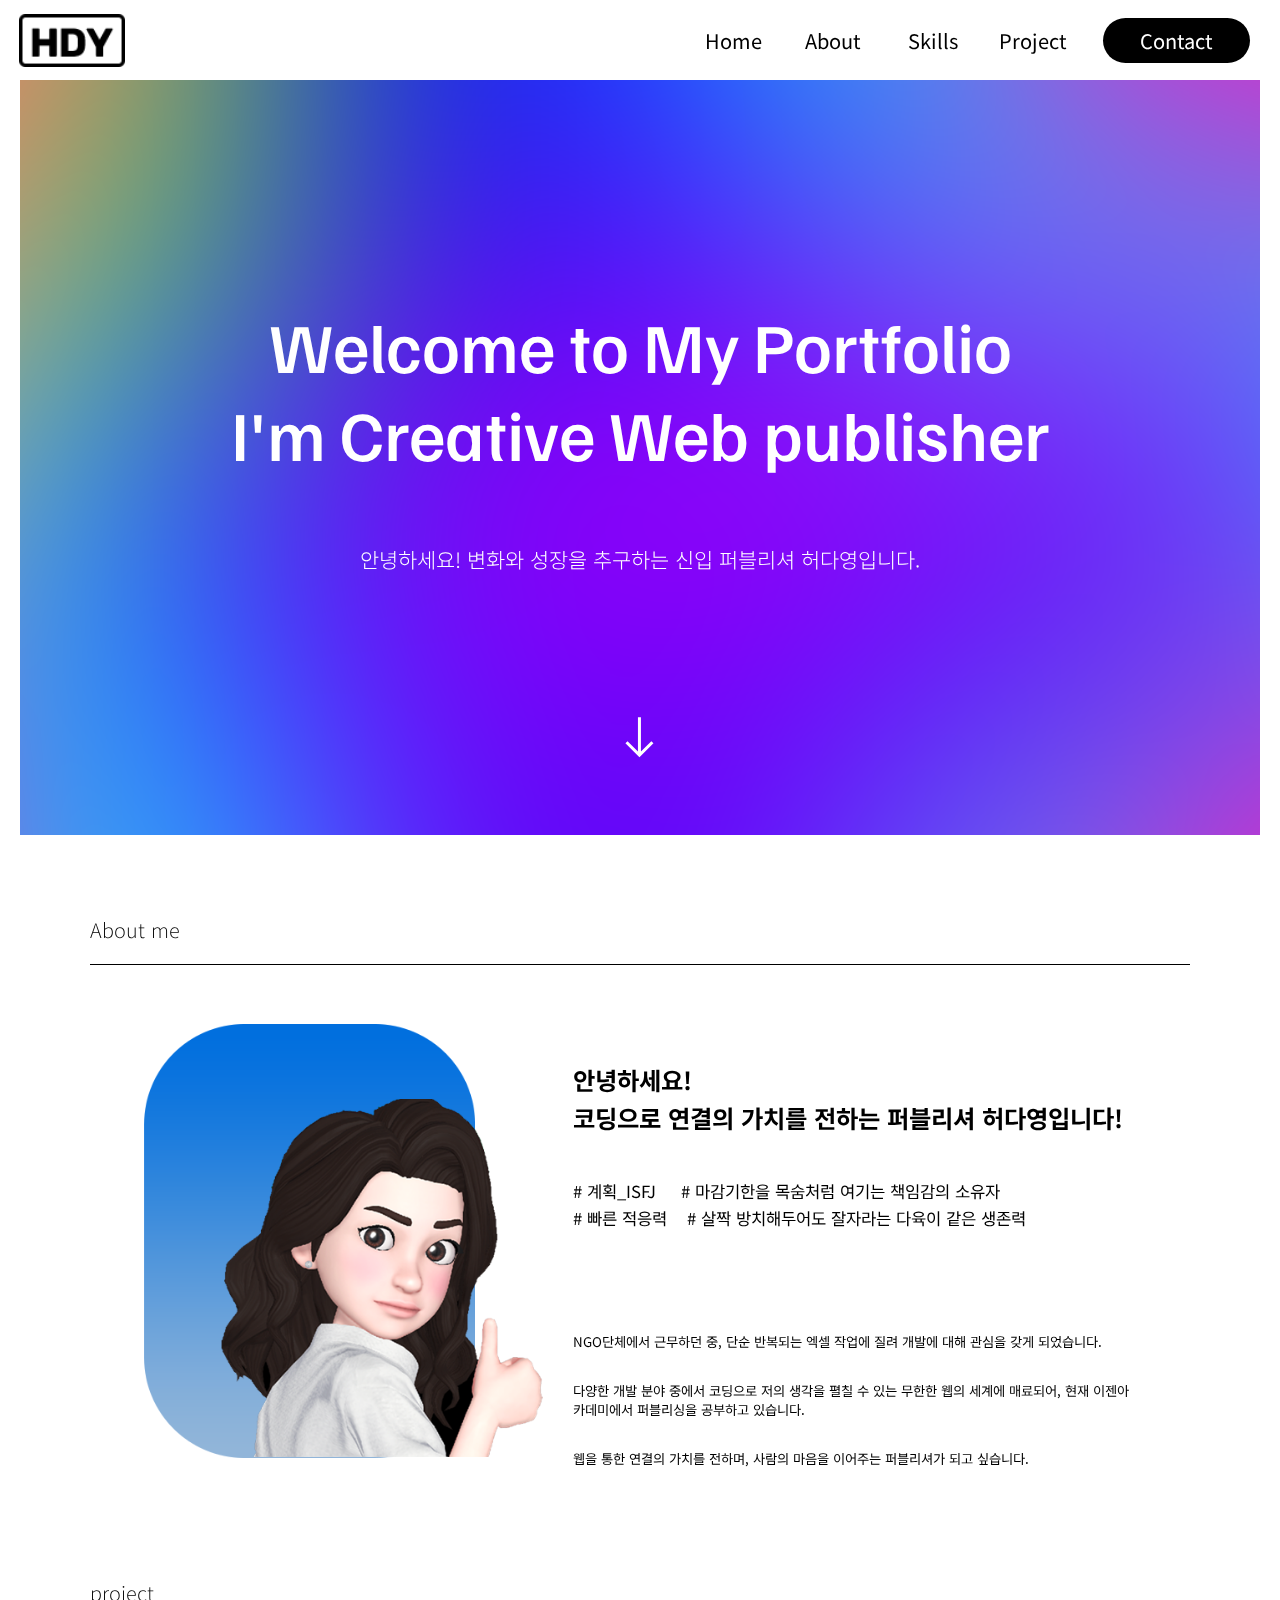
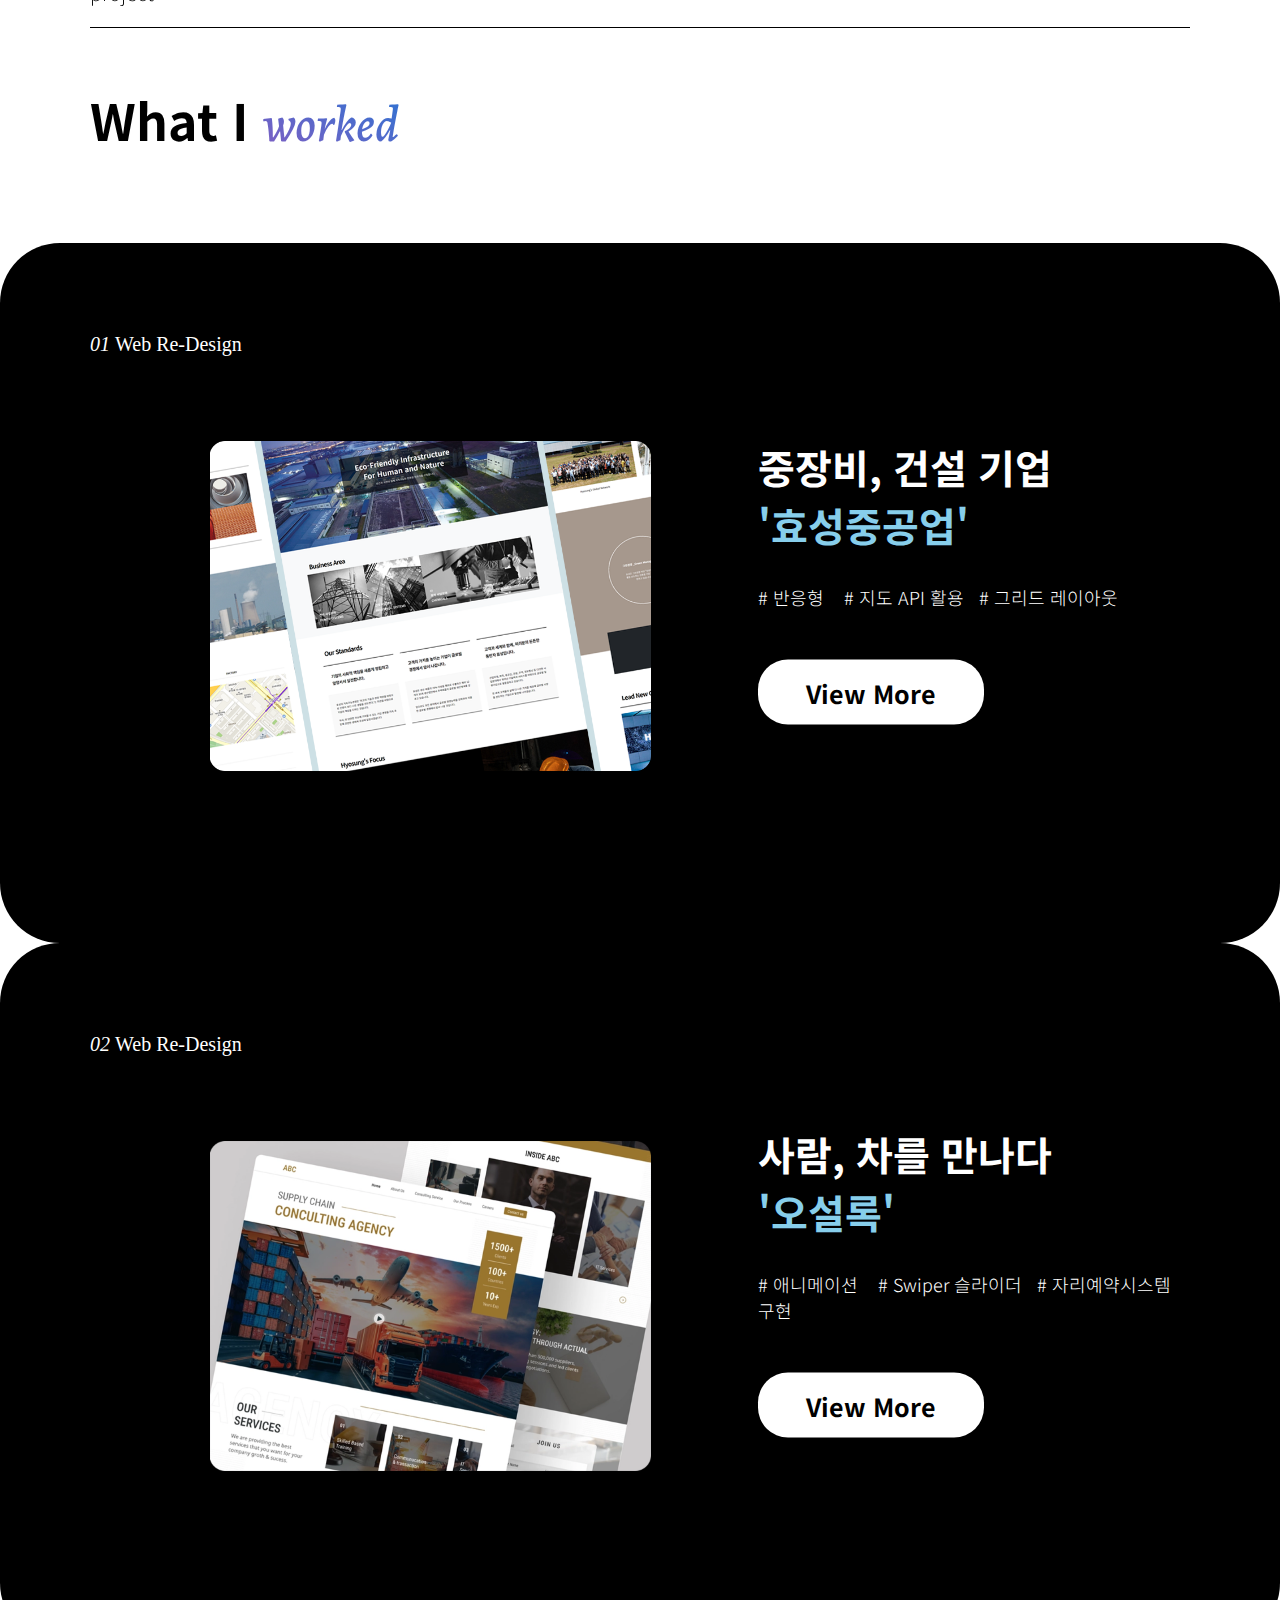
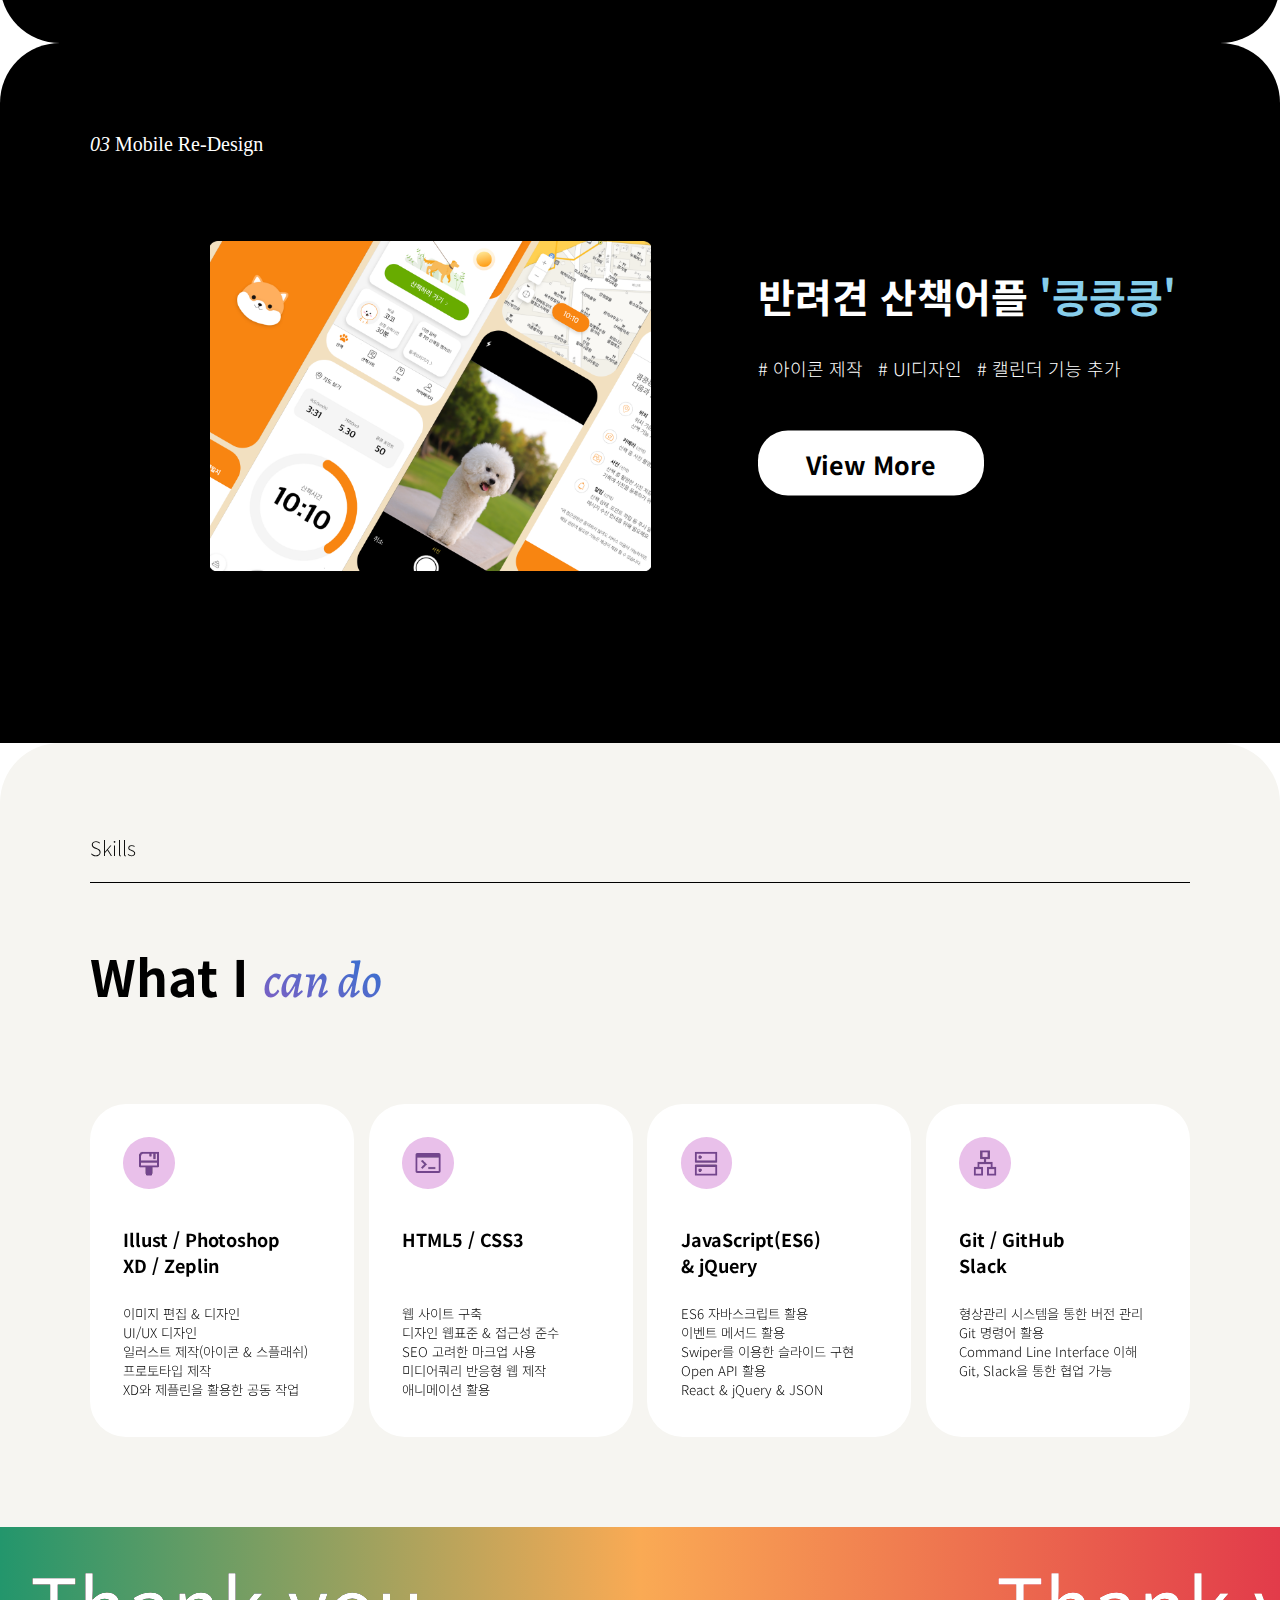
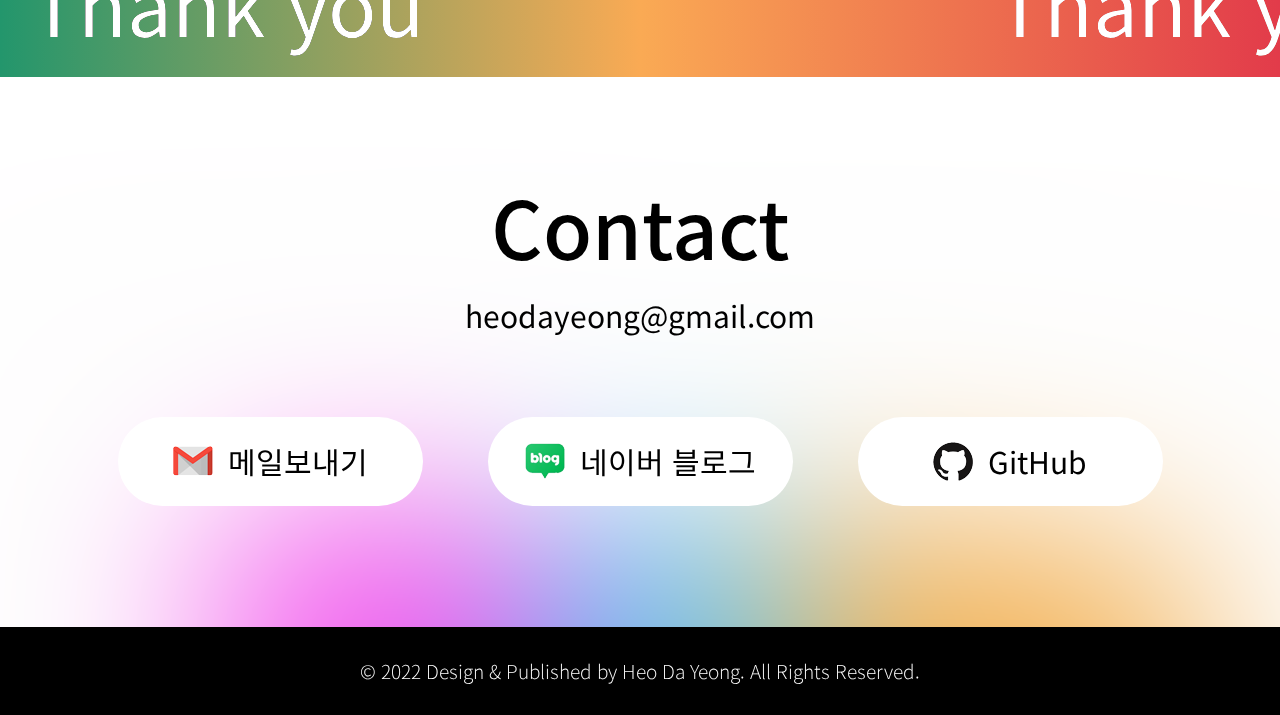
==== commit f601d4c9: "프로젝트 페이지 html css 작성" ====
--- a/index.html
+++ b/index.html
@@ -19,6 +19,8 @@
       href="https://fonts.googleapis.com/css2?family=Alegreya:ital,wght@0,400;0,500;0,600;0,700;1,400;1,500;1,600;1,700&family=Familjen+Grotesk:ital,wght@0,400;0,500;0,600;0,700;1,400;1,500;1,600;1,700&family=Noto+Sans+KR:wght@100;300;400;500;700;900&display=swap"
       rel="stylesheet"
     />
+    <!-- 파비콘 -->
+    <link href="./myfavicon.ico" rel="icon" type="image/x-icon" />
     <!-- 제이쿼리 연결 -->
     <script src="common/jquery-3.6.0.min.js"></script>
     <script defer src="script.js"></script>
@@ -138,13 +140,19 @@
             <div class="projectbg projectbg2"></div>
             <ul class="projectExplain projectExplain2">
               <li>
-                Enjoy the Quality <span class="decoration">'남양유업'</span>
+                사람, 차를 만나다 <span class="decoration">'오설록'</span>
               </li>
               <li class="smallTxt">
                 # 애니메이션 &nbsp;&nbsp; # Swiper 슬라이더 &nbsp;&nbsp;#
                 자리예약시스템 구현
               </li>
-              <li><div class="viewMoreBtn">View More</div></li>
+              <li>
+                <div class="viewMoreBtn">
+                  <a href="https://zeroall-h.github.io/portfolio/project1"
+                    >View More</a
+                  >
+                </div>
+              </li>
             </ul>
           </div>
         </li>
